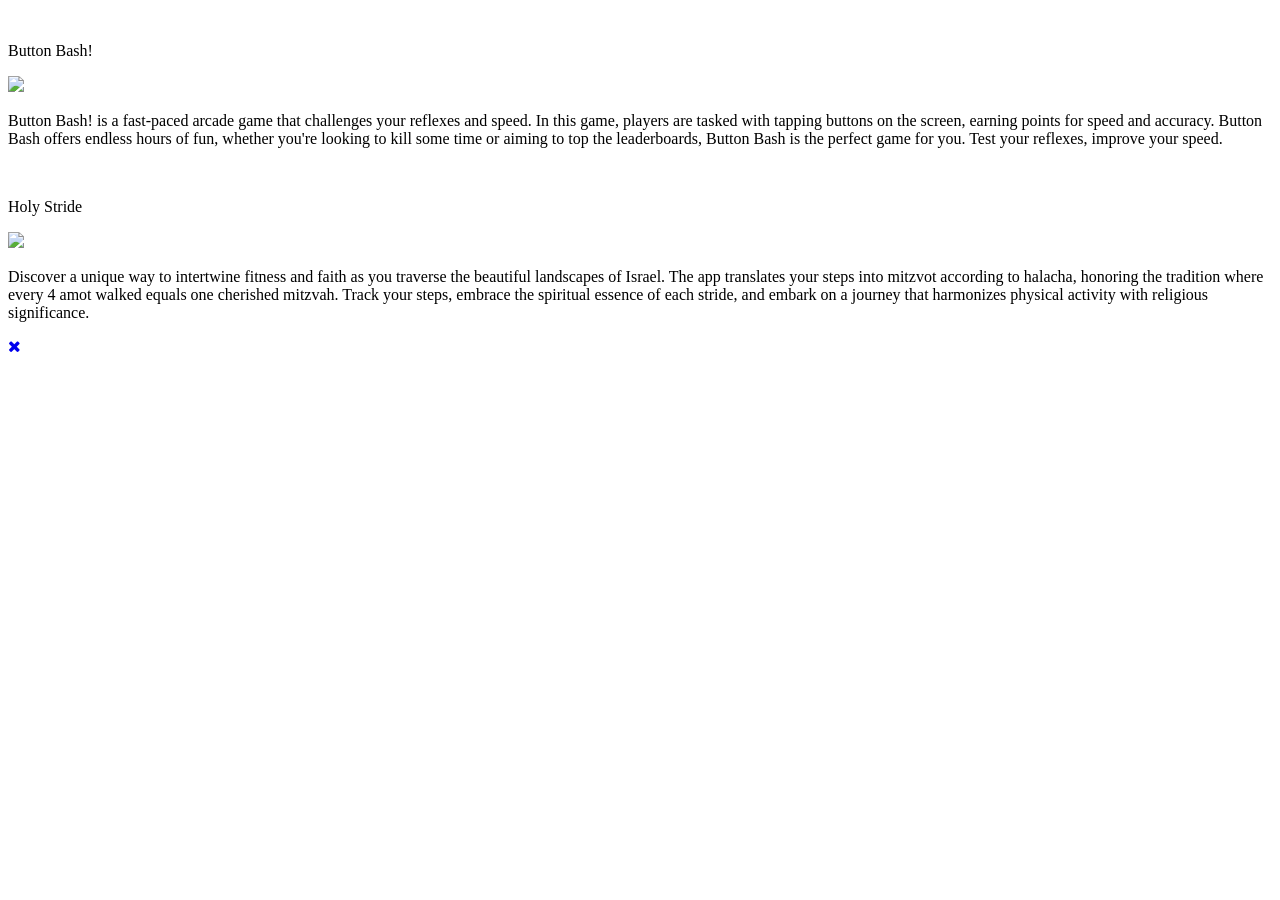
==== appstore/appstore.html @ 872ad4d2 "Update bio to reflect 2025 graduation The home page copy and the meta/og descriptions on the home, c" ====
<!DOCTYPE html>
<html>
  <head>
    <meta charset="UTF-8" />
    <link rel="stylesheet" href="/appstore/appstore.css?v=1.0" />
    <meta name="viewport" content="width=device-width,initial-scale=1" />
    <link
      rel="apple-touch-icon"
      sizes="180x180"
      href="https://ik.imagekit.io/ethankatz/IMG_0045_srifbNHCv.jpg" />
    <link
      rel="icon"
      type="image/png"
      sizes="32x32"
      href="https://ik.imagekit.io/ethankatz/IMG_0045_srifbNHCv.jpg" />
    <link
      rel="icon"
      type="image/png"
      sizes="16x16"
      href="https://ik.imagekit.io/ethankatz/IMG_0045_srifbNHCv.jpg" />
    <title>My Apps</title>
    <meta name="title" content="Ethan Katz" />
    <meta
      name="description"
      content="Hi, I'm Ethan Katz, a tech enthusiast with multiple years of
          experience in hi-tech. In 2025, I graduated from Reichman
          University in Israel with a BA in Interactive Communications in UI/UX Product Design. I'm currently living in Israel but I grew up in Detroit,
          Michigan. Besides for my education and professional endeavors, I love
          staying up to date with the latest technology by reading blogs and
          watching videos to broaden my horizons and embrace the ever-evolving
          landscape of technology. In my free time, I enjoy coding
          and I have created a couple of apps currently on the App Store." />
    <meta property="og:type" content="website" />
    <meta property="og:url" content="https://katzethan.com/" />
    <meta property="og:title" content="Ethan Katz" />
    <meta
      property="og:description"
      content="Hi, I'm Ethan Katz, a tech enthusiast with multiple years of
          experience in hi-tech. In 2025, I graduated from Reichman
          University in Israel with a BA in Interactive Communications in UI/UX Product Design. I'm currently living in Israel but I grew up in Detroit,
          Michigan. Besides for my education and professional endeavors, I love
          staying up to date with the latest technology by reading blogs and
          watching videos to broaden my horizons and embrace the ever-evolving
          landscape of technology. In my free time, I enjoy coding
          and I have created a couple of apps currently on the App Store." />
    <meta
      property="og:image"
      content="https://ik.imagekit.io/ethankatz/IMG_0045_srifbNHCv.jpg" />
    <link
      href="https://fonts.googleapis.com/css2?family=Montserrat&display=swap&family=Permanent+Marker&display=swap"
      rel="stylesheet" />
    <link
      rel="stylesheet"
      href="https://cdnjs.cloudflare.com/ajax/libs/font-awesome/4.7.0/css/font-awesome.min.css" />
    <!-- Google tag (gtag.js) -->
    <script
      async
      src="https://www.googletagmanager.com/gtag/js?id=G-3BS5N4R20S"></script>
    <script>
      window.dataLayer = window.dataLayer || [];
      function gtag() {
        dataLayer.push(arguments);
      }
      gtag("js", new Date());

      gtag("config", "G-3BS5N4R20S");
    </script>
  </head>

  <body>
    <section class="bubble-container">
      <div class="app">
        <img
          src="https://ik.imagekit.io/ethankatz/tr:w-500,h-500/icon_LVImayAMv.png?updatedAt=1712132069089"
          alt=""
          class="bubble" />
        <p class="header">Button Bash!</p>
        <div class="row">
          <div class="column">
            <a
              href="https://apps.apple.com/us/app/id1547141578"
              target="_blank">
              <img
                class="image"
                src="https://ik.imagekit.io/ethankatz/Download_on_the_App_Store_Badge_US-UK_RGB_wht_092917_hOVHD3V6W.svg?updatedAt=1712213448857" />
            </a>
          </div>
        </div>
        <p class="bio">
          Button Bash! is a fast-paced arcade game that
          challenges your reflexes and speed. In this
          game, players are tasked with tapping buttons on the
          screen, earning points for speed and accuracy. Button Bash offers endless hours of
          fun, whether you're looking to kill some time or aiming to top the
          leaderboards, Button Bash is the perfect game for you. Test your
          reflexes, improve your speed.
        </p>
      </div>
      <div class="app">
        <img
          src="https://ik.imagekit.io/ethankatz/tr:w-500,h-500/logo_rrawJG4Tx.png?updatedAt=1712138458243"
          alt=""
          class="bubble" />
        <p class="header">Holy Stride</p>
        <div class="row">
          <div class="column">
            <a
              href="https://apps.apple.com/us/app/id6475584091"
              target="_blank">
              <img
                class="image"
                src="https://ik.imagekit.io/ethankatz/Download_on_the_App_Store_Badge_US-UK_RGB_wht_092917_hOVHD3V6W.svg?updatedAt=1712213448857" />
            </a>
          </div>
        </div>
        <p class="bio">
          Discover a unique way to intertwine fitness and faith as you traverse
          the beautiful landscapes of Israel. The app translates your steps into
          mitzvot according to halacha, honoring the tradition where every 4
          amot walked equals one cherished mitzvah. Track your steps, embrace
          the spiritual essence of each stride, and embark on a journey that
          harmonizes physical activity with religious significance.
        </p>
      </div>
    </section>
    <!-- <section class="BashArrow">
        <div class="Bash-arrow"></div>
    </section> -->
    <a href="/index.html" class="floating-button">
      <i class="fa fa-close"></i>
    </a>
  </body>
</html>
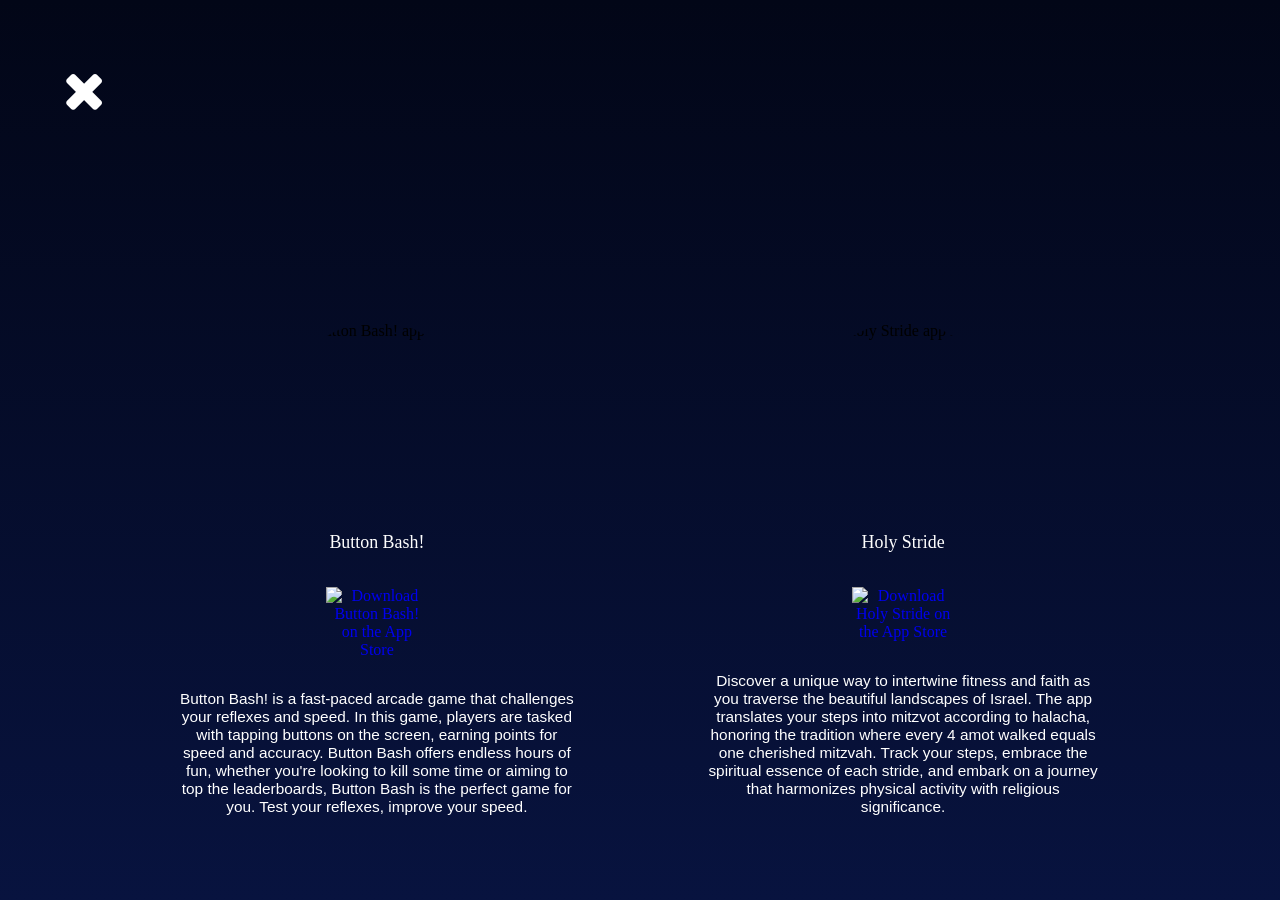
==== commit e08de16f: "Make the site usable with a screen reader and a keyboard Give every meaningful image real alt text, " ====
--- a/appstore/appstore.html
+++ b/appstore/appstore.html
@@ -1,5 +1,5 @@
 <!DOCTYPE html>
-<html>
+<html lang="en">
   <head>
     <meta charset="UTF-8" />
     <link rel="stylesheet" href="/appstore/appstore.css?v=1.0" />
@@ -23,8 +23,8 @@
     <meta
       name="description"
       content="Hi, I'm Ethan Katz, a tech enthusiast with multiple years of
-          experience in hi-tech. In 2025, I graduated from Reichman
-          University in Israel with a BA in Interactive Communications in UI/UX Product Design. I'm currently living in Israel but I grew up in Detroit,
+          experience in hi-tech. Currently, I'm pursuing my studies at Reichman
+          University in Israel, learning Interactive Communications in UI/UX Product Design. I'm currently living in Israel but I grew up in Detroit,
           Michigan. Besides for my education and professional endeavors, I love
           staying up to date with the latest technology by reading blogs and
           watching videos to broaden my horizons and embrace the ever-evolving
@@ -36,8 +36,8 @@
     <meta
       property="og:description"
       content="Hi, I'm Ethan Katz, a tech enthusiast with multiple years of
-          experience in hi-tech. In 2025, I graduated from Reichman
-          University in Israel with a BA in Interactive Communications in UI/UX Product Design. I'm currently living in Israel but I grew up in Detroit,
+          experience in hi-tech. Currently, I'm pursuing my studies at Reichman
+          University in Israel, learning Interactive Communications in UI/UX Product Design. I'm currently living in Israel but I grew up in Detroit,
           Michigan. Besides for my education and professional endeavors, I love
           staying up to date with the latest technology by reading blogs and
           watching videos to broaden my horizons and embrace the ever-evolving
@@ -72,7 +72,7 @@
       <div class="app">
         <img
           src="https://ik.imagekit.io/ethankatz/tr:w-500,h-500/icon_LVImayAMv.png?updatedAt=1712132069089"
-          alt=""
+          alt="Button Bash! app icon"
           class="bubble" />
         <p class="header">Button Bash!</p>
         <div class="row">
@@ -82,7 +82,8 @@
               target="_blank">
               <img
                 class="image"
-                src="https://ik.imagekit.io/ethankatz/Download_on_the_App_Store_Badge_US-UK_RGB_wht_092917_hOVHD3V6W.svg?updatedAt=1712213448857" />
+                src="https://ik.imagekit.io/ethankatz/Download_on_the_App_Store_Badge_US-UK_RGB_wht_092917_hOVHD3V6W.svg?updatedAt=1712213448857"
+                alt="Download Button Bash! on the App Store" />
             </a>
           </div>
         </div>
@@ -99,7 +100,7 @@
       <div class="app">
         <img
           src="https://ik.imagekit.io/ethankatz/tr:w-500,h-500/logo_rrawJG4Tx.png?updatedAt=1712138458243"
-          alt=""
+          alt="Holy Stride app icon"
           class="bubble" />
         <p class="header">Holy Stride</p>
         <div class="row">
@@ -109,7 +110,8 @@
               target="_blank">
               <img
                 class="image"
-                src="https://ik.imagekit.io/ethankatz/Download_on_the_App_Store_Badge_US-UK_RGB_wht_092917_hOVHD3V6W.svg?updatedAt=1712213448857" />
+                src="https://ik.imagekit.io/ethankatz/Download_on_the_App_Store_Badge_US-UK_RGB_wht_092917_hOVHD3V6W.svg?updatedAt=1712213448857"
+                alt="Download Holy Stride on the App Store" />
             </a>
           </div>
         </div>
@@ -126,8 +128,8 @@
     <!-- <section class="BashArrow">
         <div class="Bash-arrow"></div>
     </section> -->
-    <a href="/index.html" class="floating-button">
-      <i class="fa fa-close"></i>
+    <a href="/index.html" class="floating-button" aria-label="Back to home">
+      <i class="fa fa-close" aria-hidden="true"></i>
     </a>
   </body>
 </html>
--- a/appstore/appstore.css
+++ b/appstore/appstore.css
@@ -0,0 +1,166 @@
+:root {
+  --mobile: 0%;
+  --mobileArrow: 0vw;
+  --mobileText: 0%;
+  --background: linear-gradient(#020617, #08133f);
+}
+
+body {
+  font-family: Permanent Marker;
+  background: linear-gradient(#020617, #08133f);
+  margin: 0;
+  user-select: none;
+  -webkit-user-select: none;
+}
+
+a {
+  text-decoration: none;
+}
+
+.floating-button {
+  --position: min(7vw, 7vh);
+  --size: max(4vw, 6vh);
+  position: absolute;
+  top: var(--position);
+  left: var(--position);
+  color: white;
+  border-radius: 50px;
+  text-align: center;
+  width: var(--size);
+  height: var(--size);
+  font-size: var(--size);
+  display: flex;
+}
+
+.floating-button:hover {
+  color: gray;
+}
+
+.bubble-container {
+  --image-size: calc(15vw + var(--mobile));
+  display: grid;
+  grid-template-columns: repeat(9, 1fr);
+  justify-content: center;
+  min-height: 100vh;
+  margin-inline: 3rem;
+}
+
+.app {
+  display: flex;
+  flex-direction: column;
+  align-items: center;
+  grid-row: 2 / 3;
+  text-align: center;
+  margin-top: 5rem;
+}
+
+.app:first-child {
+  grid-column: 2 /5;
+}
+
+.app:last-child {
+  grid-column: 6 / 9;
+}
+
+.bubble {
+  width: var(--image-size);
+  height: var(--image-size);
+  border-radius: 50%;
+}
+
+.header {
+  color: white;
+  font-size: calc(1.4vw);
+}
+
+.bio {
+  color: white;
+  font-size: calc(1.2vw);
+  font-family: Arial, Helvetica, sans-serif;
+  text-align: center;
+  max-width: 400px;
+}
+
+/* Bash Image */
+.image {
+  display: block;
+  width: 8vw;
+  height: inherit;
+  object-fit: cover;
+  transition: 0.5s;
+}
+
+.image:hover {
+  transform: scale(1.1);
+}
+
+/* Github Arrow */
+.bash-arrow-container {
+  position: absolute;
+  transform: translateX(36vw) translateY(-13vw);
+  margin: auto;
+  width: 0vw;
+  aspect-ratio: 1 /1;
+  z-index: 10;
+}
+
+.bash-arrow {
+  position: absolute;
+  top: 100;
+  bottom: 0;
+  left: 0;
+  right: 0;
+  margin: auto;
+  height: 0vw;
+  width: 0vw;
+  border: calc(1vw + var(--mobileArrow)) solid;
+  border-color: white white transparent transparent;
+  transform: rotate(90deg);
+}
+
+.column {
+  float: left;
+  width: 33.33%;
+  padding: 1rem;
+}
+
+.row::after {
+  content: "";
+  clear: both;
+  display: table;
+}
+
+@media screen and (orientation: portrait) {
+  .bubble-container {
+    --image-size: calc(15vh + var(--mobile));
+    gap: 3rem;
+    display: flex;
+    flex-direction: column;
+    align-items: center;
+    margin-block: 3rem;
+  }
+
+  .header {
+    font-size: 1.5rem;
+  }
+
+  .bio {
+    font-size: 1rem;
+  }
+  .image {
+    width: 10vh;
+  }
+  .app {
+    margin-top: 3rem;
+  }
+}
+
+/* Keyboard focus needs to be visible against the dark background. */
+
+a:focus-visible,
+button:focus-visible,
+input:focus-visible,
+textarea:focus-visible {
+  outline: 3px solid #16f957;
+  outline-offset: 3px;
+}
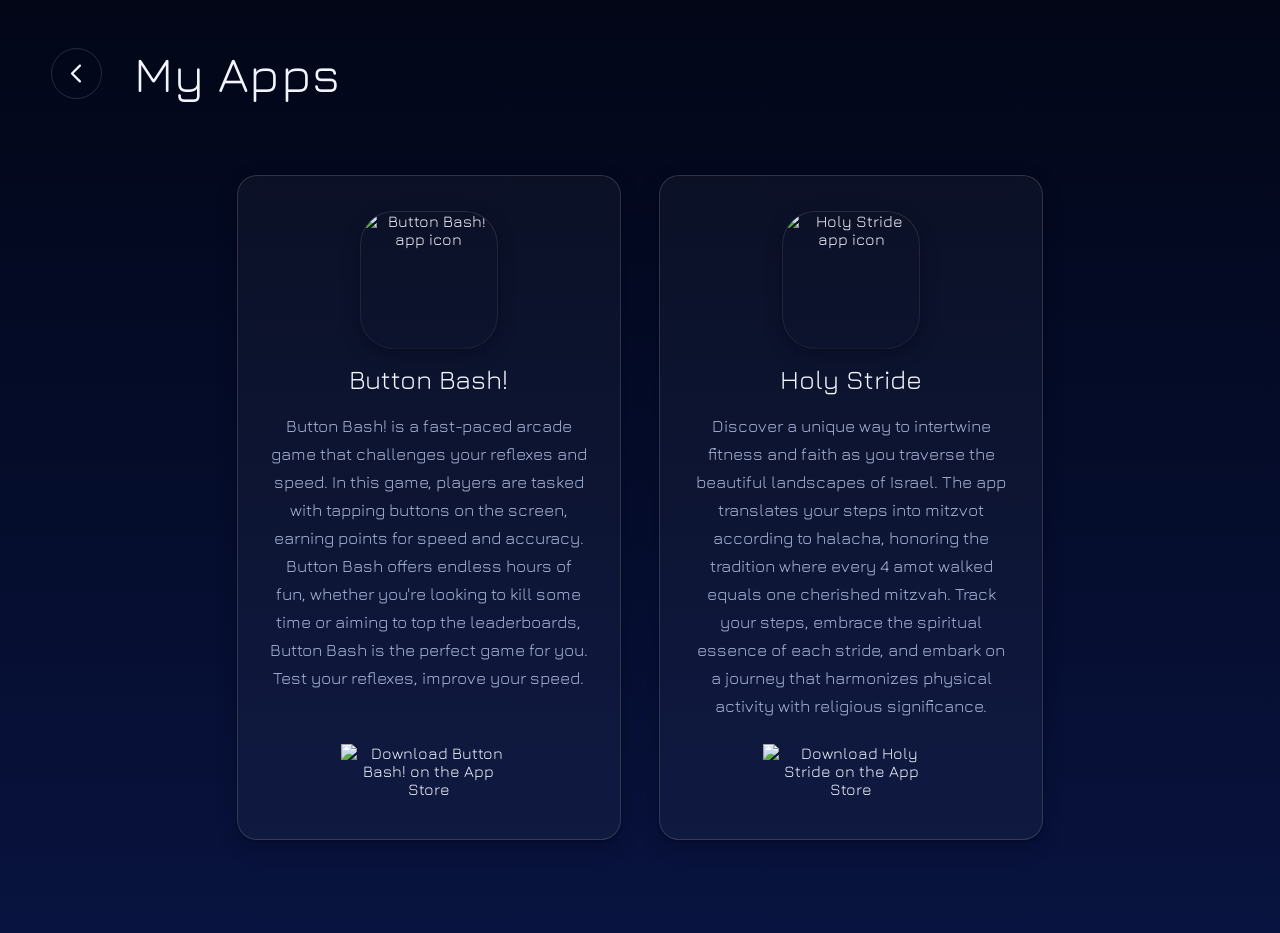
==== commit 5cb2526e: "Refresh the styling and make the apps page hold any number of apps Before: type and controls were si" ====
--- a/appstore/appstore.html
+++ b/appstore/appstore.html
@@ -1,9 +1,13 @@
-<!DOCTYPE html>
+<!doctype html>
 <html lang="en">
   <head>
     <meta charset="UTF-8" />
-    <link rel="stylesheet" href="/appstore/appstore.css?v=1.0" />
     <meta name="viewport" content="width=device-width,initial-scale=1" />
+    <title>My Apps</title>
+
+    <link rel="stylesheet" href="/style.css?v=2.0" />
+    <link rel="stylesheet" href="/appstore/appstore.css?v=2.0" />
+
     <link
       rel="apple-touch-icon"
       sizes="180x180"
@@ -18,40 +22,30 @@
       type="image/png"
       sizes="16x16"
       href="https://ik.imagekit.io/ethankatz/IMG_0045_srifbNHCv.jpg" />
-    <title>My Apps</title>
-    <meta name="title" content="Ethan Katz" />
+
+    <meta name="theme-color" content="#020617" />
+    <meta name="title" content="My Apps — Ethan Katz" />
     <meta
       name="description"
-      content="Hi, I'm Ethan Katz, a tech enthusiast with multiple years of
-          experience in hi-tech. Currently, I'm pursuing my studies at Reichman
-          University in Israel, learning Interactive Communications in UI/UX Product Design. I'm currently living in Israel but I grew up in Detroit,
-          Michigan. Besides for my education and professional endeavors, I love
-          staying up to date with the latest technology by reading blogs and
-          watching videos to broaden my horizons and embrace the ever-evolving
-          landscape of technology. In my free time, I enjoy coding
-          and I have created a couple of apps currently on the App Store." />
+      content="The apps Ethan Katz has built and published on the App Store." />
     <meta property="og:type" content="website" />
-    <meta property="og:url" content="https://katzethan.com/" />
-    <meta property="og:title" content="Ethan Katz" />
+    <meta
+      property="og:url"
+      content="https://katzethan.com/appstore/appstore.html" />
+    <meta property="og:title" content="My Apps — Ethan Katz" />
     <meta
       property="og:description"
-      content="Hi, I'm Ethan Katz, a tech enthusiast with multiple years of
-          experience in hi-tech. Currently, I'm pursuing my studies at Reichman
-          University in Israel, learning Interactive Communications in UI/UX Product Design. I'm currently living in Israel but I grew up in Detroit,
-          Michigan. Besides for my education and professional endeavors, I love
-          staying up to date with the latest technology by reading blogs and
-          watching videos to broaden my horizons and embrace the ever-evolving
-          landscape of technology. In my free time, I enjoy coding
-          and I have created a couple of apps currently on the App Store." />
+      content="The apps Ethan Katz has built and published on the App Store." />
     <meta
       property="og:image"
       content="https://ik.imagekit.io/ethankatz/IMG_0045_srifbNHCv.jpg" />
+
+    <link rel="preconnect" href="https://fonts.googleapis.com" />
+    <link rel="preconnect" href="https://fonts.gstatic.com" crossorigin />
     <link
-      href="https://fonts.googleapis.com/css2?family=Montserrat&display=swap&family=Permanent+Marker&display=swap"
+      href="https://fonts.googleapis.com/css2?family=Jura:wght@400;500;600;700&family=Permanent+Marker&display=swap"
       rel="stylesheet" />
-    <link
-      rel="stylesheet"
-      href="https://cdnjs.cloudflare.com/ajax/libs/font-awesome/4.7.0/css/font-awesome.min.css" />
+
     <!-- Google tag (gtag.js) -->
     <script
       async
@@ -68,54 +62,67 @@
   </head>
 
   <body>
-    <section class="bubble-container">
-      <div class="app">
+    <header class="apps-header">
+      <a
+        class="back-link"
+        href="/index.html"
+        aria-label="Back to the home page">
+        <svg
+          viewBox="0 0 24 24"
+          fill="none"
+          stroke="currentColor"
+          stroke-width="2"
+          stroke-linecap="round"
+          stroke-linejoin="round"
+          aria-hidden="true">
+          <path d="M15 5l-7 7 7 7" />
+        </svg>
+      </a>
+      <h1 class="apps-title">My Apps</h1>
+    </header>
+
+    <ul class="app-grid">
+      <li class="app-card">
         <img
-          src="https://ik.imagekit.io/ethankatz/tr:w-500,h-500/icon_LVImayAMv.png?updatedAt=1712132069089"
-          alt="Button Bash! app icon"
-          class="bubble" />
-        <p class="header">Button Bash!</p>
-        <div class="row">
-          <div class="column">
-            <a
-              href="https://apps.apple.com/us/app/id1547141578"
-              target="_blank">
-              <img
-                class="image"
-                src="https://ik.imagekit.io/ethankatz/Download_on_the_App_Store_Badge_US-UK_RGB_wht_092917_hOVHD3V6W.svg?updatedAt=1712213448857"
-                alt="Download Button Bash! on the App Store" />
-            </a>
-          </div>
+          class="app-card__icon"
+          src="https://ik.imagekit.io/ethankatz/tr:w-360,h-360/icon_LVImayAMv.png?updatedAt=1712132069089"
+          width="360"
+          height="360"
+          alt="Button Bash! app icon" />
+        <h2 class="app-card__name">Button Bash!</h2>
+        <p class="app-card__bio">
+          Button Bash! is a fast-paced arcade game that challenges your reflexes
+          and speed. In this game, players are tasked with tapping buttons on
+          the screen, earning points for speed and accuracy. Button Bash offers
+          endless hours of fun, whether you're looking to kill some time or
+          aiming to top the leaderboards, Button Bash is the perfect game for
+          you. Test your reflexes, improve your speed.
+        </p>
+        <div class="app-card__store">
+          <a
+            href="https://apps.apple.com/us/app/id1547141578"
+            target="_blank"
+            rel="noopener">
+            <img
+              class="app-card__badge"
+              src="https://ik.imagekit.io/ethankatz/Download_on_the_App_Store_Badge_US-UK_RGB_wht_092917_hOVHD3V6W.svg?updatedAt=1712213448857"
+              width="240"
+              height="80"
+              loading="lazy"
+              alt="Download Button Bash! on the App Store" />
+          </a>
         </div>
-        <p class="bio">
-          Button Bash! is a fast-paced arcade game that
-          challenges your reflexes and speed. In this
-          game, players are tasked with tapping buttons on the
-          screen, earning points for speed and accuracy. Button Bash offers endless hours of
-          fun, whether you're looking to kill some time or aiming to top the
-          leaderboards, Button Bash is the perfect game for you. Test your
-          reflexes, improve your speed.
-        </p>
-      </div>
-      <div class="app">
+      </li>
+
+      <li class="app-card">
         <img
-          src="https://ik.imagekit.io/ethankatz/tr:w-500,h-500/logo_rrawJG4Tx.png?updatedAt=1712138458243"
-          alt="Holy Stride app icon"
-          class="bubble" />
-        <p class="header">Holy Stride</p>
-        <div class="row">
-          <div class="column">
-            <a
-              href="https://apps.apple.com/us/app/id6475584091"
-              target="_blank">
-              <img
-                class="image"
-                src="https://ik.imagekit.io/ethankatz/Download_on_the_App_Store_Badge_US-UK_RGB_wht_092917_hOVHD3V6W.svg?updatedAt=1712213448857"
-                alt="Download Holy Stride on the App Store" />
-            </a>
-          </div>
-        </div>
-        <p class="bio">
+          class="app-card__icon"
+          src="https://ik.imagekit.io/ethankatz/tr:w-360,h-360/logo_rrawJG4Tx.png?updatedAt=1712138458243"
+          width="360"
+          height="360"
+          alt="Holy Stride app icon" />
+        <h2 class="app-card__name">Holy Stride</h2>
+        <p class="app-card__bio">
           Discover a unique way to intertwine fitness and faith as you traverse
           the beautiful landscapes of Israel. The app translates your steps into
           mitzvot according to halacha, honoring the tradition where every 4
@@ -123,13 +130,52 @@
           the spiritual essence of each stride, and embark on a journey that
           harmonizes physical activity with religious significance.
         </p>
-      </div>
-    </section>
-    <!-- <section class="BashArrow">
-        <div class="Bash-arrow"></div>
-    </section> -->
-    <a href="/index.html" class="floating-button" aria-label="Back to home">
-      <i class="fa fa-close" aria-hidden="true"></i>
-    </a>
+        <div class="app-card__store">
+          <a
+            href="https://apps.apple.com/us/app/id6475584091"
+            target="_blank"
+            rel="noopener">
+            <img
+              class="app-card__badge"
+              src="https://ik.imagekit.io/ethankatz/Download_on_the_App_Store_Badge_US-UK_RGB_wht_092917_hOVHD3V6W.svg?updatedAt=1712213448857"
+              width="240"
+              height="80"
+              loading="lazy"
+              alt="Download Holy Stride on the App Store" />
+          </a>
+        </div>
+      </li>
+
+      <!-- CouchPotatoLog. Three blanks to fill, then delete this comment and
+           uncomment the card below:
+             1. ICON_URL  — upload the icon to ImageKit and paste its URL
+             2. STORE_URL — the apps.apple.com link
+             3. the description text
+           If it is not on the App Store yet, swap the badge <a>/<img> for:
+             <a class="app-card__link" href="SITE_URL" target="_blank"
+                rel="noopener">Visit the site</a>
+      <li class="app-card">
+        <img
+          class="app-card__icon"
+          src="ICON_URL"
+          width="360"
+          height="360"
+          alt="CouchPotatoLog app icon" />
+        <h2 class="app-card__name">CouchPotatoLog</h2>
+        <p class="app-card__bio">DESCRIPTION</p>
+        <div class="app-card__store">
+          <a href="STORE_URL" target="_blank" rel="noopener">
+            <img
+              class="app-card__badge"
+              src="https://ik.imagekit.io/ethankatz/Download_on_the_App_Store_Badge_US-UK_RGB_wht_092917_hOVHD3V6W.svg?updatedAt=1712213448857"
+              width="240"
+              height="80"
+              loading="lazy"
+              alt="Download CouchPotatoLog on the App Store" />
+          </a>
+        </div>
+      </li>
+      -->
+    </ul>
   </body>
 </html>
--- a/style.css
+++ b/style.css
@@ -0,0 +1,491 @@
+/* ==========================================================================
+   Ethan Katz — katzethan.com
+   Design tokens, then the home page. Hand written, no build step.
+   ========================================================================== */
+
+:root {
+  /* Colour */
+  --bg-top: #020617;
+  --bg-bottom: #08133f;
+  --ink: #f3f6ff;
+  --ink-dim: #a8b5d8;
+  --hairline: rgba(255, 255, 255, 0.14);
+  --hairline-lit: rgba(255, 255, 255, 0.32);
+  --panel: rgba(9, 20, 58, 0.92);
+  --accent: #16f957;
+  --accent-deep: #069d31;
+  --accent-ink: #04140a;
+
+  /* Fluid type. Small end is phone, large end is a big desktop, and the
+     middle grows with the viewport instead of tracking it 1:1. */
+  --type-name: clamp(2.25rem, 1.35rem + 4vw, 4.75rem);
+  --type-role: clamp(1rem, 0.85rem + 0.7vw, 1.75rem);
+  --type-lede: clamp(1.05rem, 0.95rem + 0.55vw, 1.5rem);
+  --type-ui: clamp(0.95rem, 0.9rem + 0.35vw, 1.35rem);
+  --type-micro: clamp(0.625rem, 0.6rem + 0.1vw, 0.75rem);
+
+  /* Space */
+  --gutter: clamp(1.25rem, 4vw, 5rem);
+  --stack: clamp(1.5rem, 4vw, 3.5rem);
+
+  /* Shape */
+  --radius: 1.25rem;
+  --radius-pill: 999px;
+
+  /* Depth */
+  --shadow-low: 0 1px 2px rgba(2, 6, 23, 0.4), 0 6px 18px rgba(2, 6, 23, 0.35);
+  --shadow-high:
+    0 2px 6px rgba(2, 6, 23, 0.45), 0 18px 45px rgba(2, 6, 23, 0.5);
+
+  /* Motion */
+  --ease: cubic-bezier(0.2, 0.8, 0.2, 1);
+  --dur: 200ms;
+  --dur-slow: 320ms;
+}
+
+*,
+*::before,
+*::after {
+  box-sizing: border-box;
+}
+
+html {
+  -webkit-text-size-adjust: 100%;
+}
+
+body {
+  margin: 0;
+  min-height: 100svh;
+  font-family: Jura, "Trebuchet MS", sans-serif;
+  color: var(--ink);
+  /* Propagates to the canvas, so it spans the whole document rather than
+     tiling once per viewport. */
+  background: linear-gradient(var(--bg-top), var(--bg-bottom)) no-repeat;
+  background-color: var(--bg-bottom);
+  display: flex;
+  flex-direction: column;
+  overflow-x: hidden;
+}
+
+a {
+  color: inherit;
+  text-decoration: none;
+}
+
+img,
+svg {
+  display: block;
+}
+
+/* One focus ring for the whole site. */
+:where(a, button):focus-visible {
+  outline: 2px solid var(--accent);
+  outline-offset: 3px;
+  border-radius: 6px;
+}
+
+/* --------------------------------------------------------------------------
+   Header
+   -------------------------------------------------------------------------- */
+
+.site-header {
+  display: flex;
+  align-items: center;
+  justify-content: space-between;
+  gap: 1.5rem;
+  padding: clamp(1.25rem, 3vw, 2rem) var(--gutter);
+}
+
+.identity {
+  display: grid;
+  gap: 0.15em;
+  line-height: 1.05;
+}
+
+.identity__name {
+  font-size: var(--type-name);
+  font-weight: 700;
+  letter-spacing: -0.02em;
+}
+
+.identity__role {
+  font-size: var(--type-role);
+  font-weight: 500;
+  color: var(--ink-dim);
+  letter-spacing: 0.04em;
+}
+
+/* --------------------------------------------------------------------------
+   Navigation
+   -------------------------------------------------------------------------- */
+
+.site-nav__list {
+  display: flex;
+  align-items: center;
+  gap: clamp(0.85rem, 1.8vw, 1.75rem);
+  margin: 0;
+  padding: 0;
+  list-style: none;
+}
+
+/* Circular icon links (App Store, GitHub, LinkedIn). */
+.icon-link {
+  --icon-size: clamp(2.5rem, 4vw, 3.75rem);
+  display: block;
+  width: var(--icon-size);
+  height: var(--icon-size);
+  border-radius: 50%;
+  box-shadow: 0 0 0 1px var(--hairline);
+  transition:
+    transform var(--dur) var(--ease),
+    box-shadow var(--dur) var(--ease);
+}
+
+.icon-link img {
+  width: 100%;
+  height: 100%;
+  border-radius: inherit;
+  object-fit: cover;
+}
+
+.icon-link--invert img {
+  filter: invert(1);
+}
+
+/* Résumé pill: view on the left, download on the right. */
+.resume-pill {
+  display: flex;
+  border-radius: var(--radius-pill);
+  overflow: hidden;
+  box-shadow: var(--shadow-low);
+  transition: transform var(--dur) var(--ease);
+}
+
+.resume-pill__view,
+.resume-pill__download {
+  display: grid;
+  place-items: center;
+  height: clamp(2.5rem, 4vw, 3.75rem);
+  border: 0;
+  font-family: inherit;
+  font-size: var(--type-ui);
+  font-weight: 600;
+  color: var(--accent-ink);
+  cursor: pointer;
+}
+
+.resume-pill__view {
+  padding-inline: clamp(1rem, 2.2vw, 2rem);
+  background: var(--accent-deep);
+  letter-spacing: 0.12em;
+}
+
+.resume-pill__download {
+  width: clamp(2.75rem, 4.5vw, 4rem);
+  background: var(--accent);
+  border-left: 1px solid rgba(4, 20, 10, 0.25);
+}
+
+.resume-pill__download svg {
+  width: 1.2em;
+  height: 1.2em;
+}
+
+/* Contact, both as the desktop floating button and inside the mobile menu. */
+.contact-dot {
+  --dot-size: clamp(5rem, 6.5vw, 6.25rem);
+  display: grid;
+  place-items: center;
+  align-content: center;
+  gap: 0.25em;
+  width: var(--dot-size);
+  height: var(--dot-size);
+  border-radius: 50%;
+  border: 1px solid var(--hairline);
+  background: radial-gradient(circle at 30% 25%, #0d1c50, var(--bg-top));
+  box-shadow: var(--shadow-high);
+  transition:
+    transform var(--dur) var(--ease),
+    box-shadow var(--dur) var(--ease);
+}
+
+.contact-dot svg {
+  width: 1.9em;
+  height: 1.9em;
+  color: var(--accent);
+}
+
+.contact-dot span {
+  font-size: var(--type-micro);
+  letter-spacing: 0.06em;
+  white-space: nowrap;
+  text-transform: uppercase;
+  color: var(--ink-dim);
+}
+
+.contact-fab {
+  position: fixed;
+  right: var(--gutter);
+  bottom: clamp(1.25rem, 3vw, 2.5rem);
+  z-index: 3;
+}
+
+/* Hamburger. Hidden until the layout narrows. */
+.nav-toggle {
+  display: none;
+  width: 3rem;
+  height: 3rem;
+  padding: 0;
+  place-items: center;
+  color: var(--ink);
+  background: none;
+  border: 0;
+  cursor: pointer;
+}
+
+.nav-toggle svg {
+  width: 2rem;
+  height: 2rem;
+}
+
+.nav-toggle__close,
+.nav-toggle[aria-expanded="true"] .nav-toggle__open {
+  display: none;
+}
+
+.nav-toggle[aria-expanded="true"] .nav-toggle__close {
+  display: block;
+}
+
+/* Contact only belongs in the nav once the floating button is gone. */
+.site-nav__contact {
+  display: none;
+}
+
+/* --------------------------------------------------------------------------
+   Hero
+   -------------------------------------------------------------------------- */
+
+.hero {
+  position: relative;
+  flex: 1;
+  display: grid;
+  justify-items: center;
+  gap: var(--stack);
+  padding: 0 var(--gutter) clamp(6rem, 12vw, 9rem);
+}
+
+/* The decorative arc behind the portrait. */
+.hero::before {
+  content: "";
+  position: absolute;
+  inset: 0 0 auto;
+  top: 0;
+  width: min(80%, 1400px);
+  aspect-ratio: 2 / 1;
+  margin-inline: auto;
+  background: url("https://ik.imagekit.io/ethankatz/Desktop_TbOBhF9pt.svg?updatedAt=1715025002561")
+    top center / 100% auto no-repeat;
+  z-index: -1;
+  pointer-events: none;
+}
+
+.hero__portrait {
+  --size: clamp(11rem, 24vw, 19rem);
+  width: var(--size);
+  height: var(--size);
+  border-radius: 50%;
+  object-fit: cover;
+  border: 1px solid var(--hairline-lit);
+  box-shadow: var(--shadow-high);
+  transition: transform var(--dur-slow) var(--ease);
+}
+
+.hero__lede {
+  max-width: 58ch;
+  margin: 0;
+  font-size: var(--type-lede);
+  font-weight: 500;
+  line-height: 1.6;
+  text-align: center;
+  text-wrap: pretty;
+  color: var(--ink);
+}
+
+/* --------------------------------------------------------------------------
+   Hover, only where there is a real pointer
+   -------------------------------------------------------------------------- */
+
+@media (hover: hover) {
+  .icon-link:hover {
+    transform: scale(1.07);
+    box-shadow: 0 0 0 1px var(--hairline-lit);
+  }
+
+  .resume-pill:hover {
+    transform: scale(1.04);
+  }
+
+  .contact-dot:hover {
+    transform: translateY(-3px) scale(1.04);
+    box-shadow:
+      var(--shadow-high),
+      0 0 0 1px var(--hairline-lit);
+  }
+
+  .hero__portrait:hover {
+    transform: scale(1.04);
+  }
+}
+
+/* --------------------------------------------------------------------------
+   Narrow layouts. Driven by width, not orientation, so a phone held
+   sideways and a half-width desktop window both get the compact nav.
+   -------------------------------------------------------------------------- */
+
+@media (max-width: 900px) {
+  .nav-toggle {
+    display: grid;
+  }
+
+  .contact-fab {
+    display: none;
+  }
+
+  .site-nav {
+    position: fixed;
+    inset: 0;
+    z-index: 4;
+    display: flex;
+    overflow-y: auto;
+    overscroll-behavior: contain;
+    padding: var(--gutter);
+    background: rgba(2, 6, 23, 0.72);
+    backdrop-filter: blur(6px);
+    opacity: 0;
+    visibility: hidden;
+    transition:
+      opacity var(--dur) var(--ease),
+      visibility var(--dur) var(--ease);
+  }
+
+  .site-nav[data-open="true"] {
+    opacity: 1;
+    visibility: visible;
+  }
+
+  .site-nav__list {
+    /* auto margins rather than centring the flex line, so a panel taller
+       than the screen stays scrollable at both ends. */
+    margin: auto;
+    flex-direction: column;
+    gap: clamp(1.25rem, 4vw, 2rem);
+    width: min(22rem, 100%);
+    padding: clamp(1.75rem, 6vw, 2.5rem);
+    border: 1px solid var(--hairline);
+    border-radius: var(--radius);
+    background: var(--panel);
+    box-shadow: var(--shadow-high);
+    transform: translateY(-0.75rem) scale(0.98);
+    transition: transform var(--dur) var(--ease);
+  }
+
+  .site-nav[data-open="true"] .site-nav__list {
+    transform: none;
+  }
+
+  .site-nav__contact {
+    display: block;
+  }
+
+  .site-nav__contact .contact-dot {
+    --dot-size: 6.75rem;
+  }
+
+  /* The menu has room, so let the controls grow. */
+  .icon-link {
+    --icon-size: 4rem;
+  }
+
+  .resume-pill__view,
+  .resume-pill__download {
+    height: 3.5rem;
+    font-size: 1.125rem;
+  }
+
+  .resume-pill__download {
+    width: 4rem;
+  }
+
+  /* The toggle sits above the open overlay. */
+  .nav-toggle {
+    position: relative;
+    z-index: 5;
+  }
+
+  .hero::before {
+    display: none;
+  }
+
+  .hero {
+    padding-bottom: var(--stack);
+  }
+}
+
+@media (max-width: 560px) {
+  .site-header {
+    align-items: flex-start;
+  }
+
+  .hero__portrait {
+    --size: min(62vw, 15rem);
+  }
+}
+
+@media (max-width: 900px) and (max-height: 560px) {
+  .site-nav__list {
+    flex-direction: row;
+    flex-wrap: wrap;
+    justify-content: center;
+    width: min(34rem, 100%);
+    gap: 1rem;
+    padding: 1.25rem;
+  }
+
+  .icon-link {
+    --icon-size: 3.25rem;
+  }
+
+  .site-nav__contact .contact-dot {
+    --dot-size: 5.5rem;
+  }
+
+  .resume-pill__view,
+  .resume-pill__download {
+    height: 3rem;
+  }
+
+  .resume-pill__download {
+    width: 3.5rem;
+  }
+}
+
+/* Short landscape phones: the portrait should not eat the whole screen. */
+@media (max-height: 520px) and (orientation: landscape) {
+  .hero__portrait {
+    --size: min(30vh, 10rem);
+  }
+
+  .hero {
+    gap: 1.25rem;
+  }
+}
+
+@media (prefers-reduced-motion: reduce) {
+  *,
+  *::before,
+  *::after {
+    transition-duration: 1ms !important;
+    animation-duration: 1ms !important;
+  }
+}
--- a/appstore/appstore.css
+++ b/appstore/appstore.css
@@ -1,166 +1,170 @@
-:root {
-  --mobile: 0%;
-  --mobileArrow: 0vw;
-  --mobileText: 0%;
-  --background: linear-gradient(#020617, #08133f);
+/* ==========================================================================
+   My Apps. Tokens and shared furniture come from /style.css.
+   ========================================================================== */
+
+body {
+  font-family: Jura, "Trebuchet MS", sans-serif;
 }
 
-body {
-  font-family: Permanent Marker;
-  background: linear-gradient(#020617, #08133f);
-  margin: 0;
-  user-select: none;
-  -webkit-user-select: none;
+/* --------------------------------------------------------------------------
+   Page header
+   -------------------------------------------------------------------------- */
+
+.apps-header {
+  display: flex;
+  align-items: center;
+  gap: clamp(1rem, 3vw, 2rem);
+  padding: clamp(1.5rem, 4vw, 2.75rem) var(--gutter) 0;
 }
 
-a {
-  text-decoration: none;
+.back-link {
+  display: grid;
+  place-items: center;
+  flex: 0 0 auto;
+  width: clamp(2.75rem, 4vw, 3.5rem);
+  height: clamp(2.75rem, 4vw, 3.5rem);
+  border-radius: 50%;
+  border: 1px solid var(--hairline);
+  color: var(--ink);
+  transition:
+    transform var(--dur) var(--ease),
+    color var(--dur) var(--ease),
+    border-color var(--dur) var(--ease);
 }
 
-.floating-button {
-  --position: min(7vw, 7vh);
-  --size: max(4vw, 6vh);
-  position: absolute;
-  top: var(--position);
-  left: var(--position);
-  color: white;
-  border-radius: 50px;
-  text-align: center;
-  width: var(--size);
-  height: var(--size);
-  font-size: var(--size);
-  display: flex;
+.back-link svg {
+  width: 55%;
+  height: 55%;
 }
 
-.floating-button:hover {
-  color: gray;
+.apps-title {
+  margin: 0;
+  font-family: "Permanent Marker", Jura, cursive;
+  font-size: clamp(1.9rem, 1.2rem + 2.4vw, 3.5rem);
+  font-weight: 400;
+  letter-spacing: 0.01em;
 }
 
-.bubble-container {
-  --image-size: calc(15vw + var(--mobile));
-  display: grid;
-  grid-template-columns: repeat(9, 1fr);
+/* --------------------------------------------------------------------------
+   The grid. auto-fit means it reflows for two apps, three, or ten without
+   anyone touching the column maths again.
+   -------------------------------------------------------------------------- */
+
+.app-grid {
+  flex: 1;
+  display: flex;
+  flex-wrap: wrap;
+  align-content: start;
   justify-content: center;
-  min-height: 100vh;
-  margin-inline: 3rem;
+  gap: clamp(1.5rem, 3vw, 2.5rem);
+  width: 100%;
+  max-width: 80rem;
+  margin-inline: auto;
+  padding: clamp(2rem, 5vw, 3.5rem) var(--gutter) clamp(3rem, 6vw, 5rem);
+  list-style: none;
 }
 
-.app {
+.app-card {
+  /* Grows to share the row, never wider than a comfortable column. Two apps
+     or five, the row just wraps. */
+  flex: 1 1 19rem;
+  max-width: 24rem;
   display: flex;
   flex-direction: column;
   align-items: center;
-  grid-row: 2 / 3;
+  gap: 1rem;
+  padding: clamp(1.5rem, 3vw, 2.25rem) clamp(1.25rem, 2.5vw, 2rem);
   text-align: center;
-  margin-top: 5rem;
+  border: 1px solid var(--hairline);
+  border-radius: var(--radius);
+  background: rgba(255, 255, 255, 0.035);
+  box-shadow: var(--shadow-low);
+  transition:
+    transform var(--dur-slow) var(--ease),
+    border-color var(--dur-slow) var(--ease),
+    box-shadow var(--dur-slow) var(--ease);
 }
 
-.app:first-child {
-  grid-column: 2 /5;
+.app-card__icon {
+  --size: clamp(6rem, 12vw, 8.5rem);
+  width: var(--size);
+  height: var(--size);
+  border-radius: 24%; /* the iOS squircle, roughly */
+  object-fit: cover;
+  box-shadow:
+    var(--shadow-low),
+    0 0 0 1px var(--hairline);
 }
 
-.app:last-child {
-  grid-column: 6 / 9;
+.app-card__name {
+  margin: 0;
+  font-family: "Permanent Marker", Jura, cursive;
+  font-size: clamp(1.35rem, 1.1rem + 0.7vw, 1.9rem);
+  font-weight: 400;
+  line-height: 1.2;
 }
 
-.bubble {
-  width: var(--image-size);
-  height: var(--image-size);
-  border-radius: 50%;
+.app-card__bio {
+  margin: 0;
+  font-size: clamp(0.95rem, 0.9rem + 0.25vw, 1.0625rem);
+  line-height: 1.65;
+  text-wrap: pretty;
+  color: var(--ink-dim);
 }
 
-.header {
-  color: white;
-  font-size: calc(1.4vw);
+/* Push the store badge to the bottom so cards of unequal text still line up. */
+.app-card__store {
+  margin-top: auto;
+  padding-top: 0.5rem;
 }
 
-.bio {
-  color: white;
-  font-size: calc(1.2vw);
-  font-family: Arial, Helvetica, sans-serif;
-  text-align: center;
-  max-width: 400px;
+.app-card__badge {
+  display: block;
+  width: clamp(8.5rem, 14vw, 11rem);
+  height: auto;
+  transition: transform var(--dur) var(--ease);
 }
 
-/* Bash Image */
-.image {
-  display: block;
-  width: 8vw;
-  height: inherit;
-  object-fit: cover;
-  transition: 0.5s;
+/* Fallback for an app that is not on the App Store yet. */
+.app-card__link {
+  display: inline-block;
+  padding: 0.6em 1.4em;
+  border-radius: var(--radius-pill);
+  background: var(--accent-deep);
+  color: var(--accent-ink);
+  font-size: var(--type-ui);
+  font-weight: 600;
+  letter-spacing: 0.06em;
+  transition:
+    transform var(--dur) var(--ease),
+    background var(--dur) var(--ease);
 }
 
-.image:hover {
-  transform: scale(1.1);
-}
-
-/* Github Arrow */
-.bash-arrow-container {
-  position: absolute;
-  transform: translateX(36vw) translateY(-13vw);
-  margin: auto;
-  width: 0vw;
-  aspect-ratio: 1 /1;
-  z-index: 10;
-}
-
-.bash-arrow {
-  position: absolute;
-  top: 100;
-  bottom: 0;
-  left: 0;
-  right: 0;
-  margin: auto;
-  height: 0vw;
-  width: 0vw;
-  border: calc(1vw + var(--mobileArrow)) solid;
-  border-color: white white transparent transparent;
-  transform: rotate(90deg);
-}
-
-.column {
-  float: left;
-  width: 33.33%;
-  padding: 1rem;
-}
-
-.row::after {
-  content: "";
-  clear: both;
-  display: table;
-}
-
-@media screen and (orientation: portrait) {
-  .bubble-container {
-    --image-size: calc(15vh + var(--mobile));
-    gap: 3rem;
-    display: flex;
-    flex-direction: column;
-    align-items: center;
-    margin-block: 3rem;
+@media (hover: hover) {
+  .app-card:hover {
+    transform: translateY(-4px);
+    border-color: var(--hairline-lit);
+    box-shadow: var(--shadow-high);
   }
 
-  .header {
-    font-size: 1.5rem;
+  .app-card__badge:hover {
+    transform: scale(1.05);
   }
 
-  .bio {
-    font-size: 1rem;
+  .app-card__link:hover {
+    background: var(--accent);
+    transform: scale(1.04);
   }
-  .image {
-    width: 10vh;
-  }
-  .app {
-    margin-top: 3rem;
+
+  .back-link:hover {
+    transform: scale(1.08);
+    color: var(--accent);
+    border-color: var(--hairline-lit);
   }
 }
 
-/* Keyboard focus needs to be visible against the dark background. */
-
-a:focus-visible,
-button:focus-visible,
-input:focus-visible,
-textarea:focus-visible {
-  outline: 3px solid #16f957;
-  outline-offset: 3px;
+@media (max-width: 560px) {
+  .app-grid {
+    gap: 1.25rem;
+  }
 }
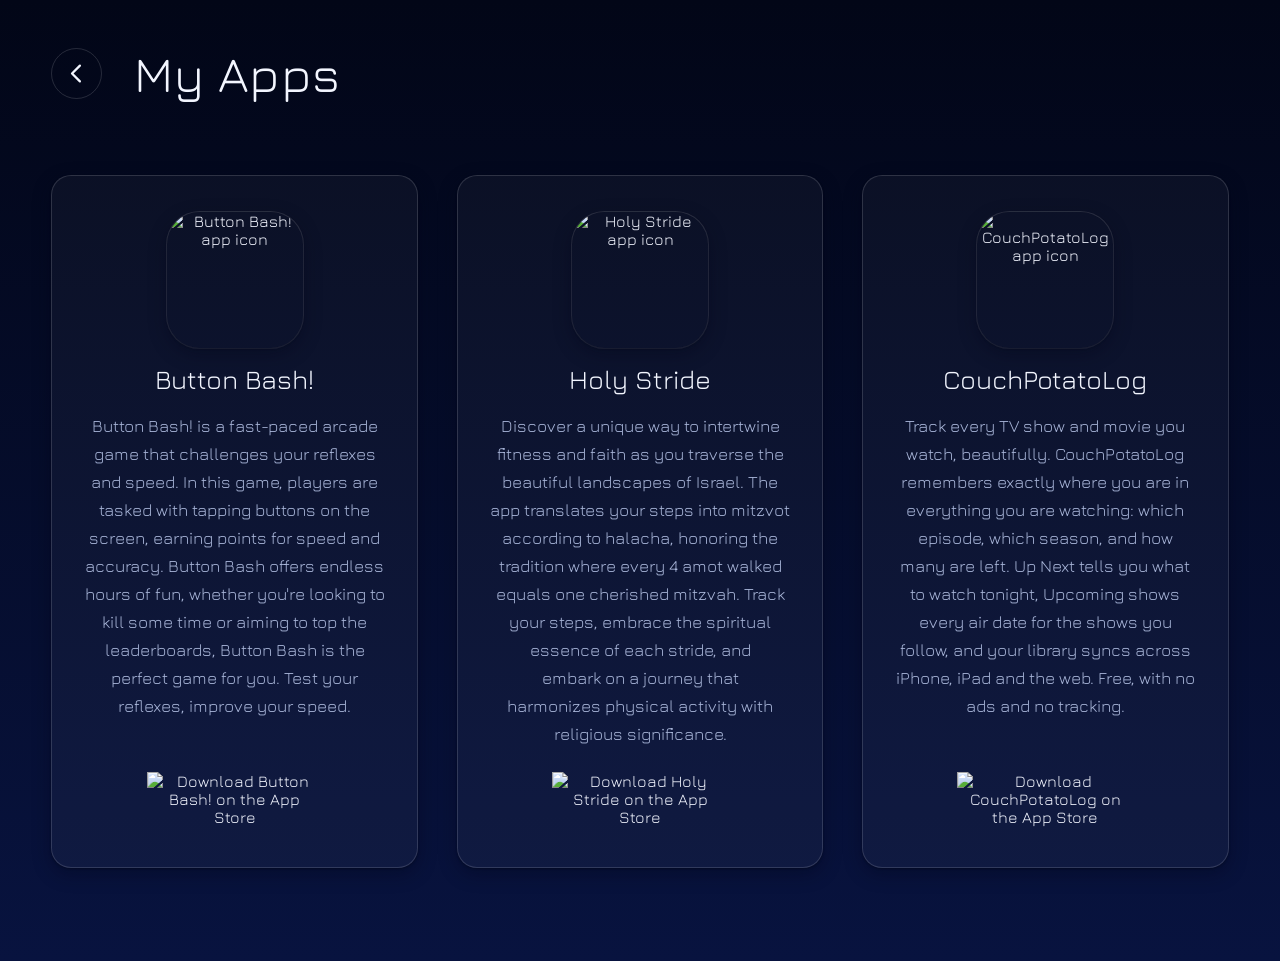
==== commit ddc82447: "Add CouchPotatoLog to the apps page Before: the apps page listed Button Bash! and Holy Stride, and C" ====
--- a/appstore/appstore.html
+++ b/appstore/appstore.html
@@ -146,25 +146,28 @@
         </div>
       </li>
 
-      <!-- CouchPotatoLog. Three blanks to fill, then delete this comment and
-           uncomment the card below:
-             1. ICON_URL  — upload the icon to ImageKit and paste its URL
-             2. STORE_URL — the apps.apple.com link
-             3. the description text
-           If it is not on the App Store yet, swap the badge <a>/<img> for:
-             <a class="app-card__link" href="SITE_URL" target="_blank"
-                rel="noopener">Visit the site</a>
       <li class="app-card">
         <img
           class="app-card__icon"
-          src="ICON_URL"
-          width="360"
-          height="360"
+          src="https://is1-ssl.mzstatic.com/image/thumb/Purple211/v4/c7/35/3d/c7353d92-d060-36cf-6e3b-a2353ce73942/AppIcon-0-0-1x_U007epad-0-1-85-220.png/512x512bb.jpg"
+          width="512"
+          height="512"
+          loading="lazy"
           alt="CouchPotatoLog app icon" />
         <h2 class="app-card__name">CouchPotatoLog</h2>
-        <p class="app-card__bio">DESCRIPTION</p>
+        <p class="app-card__bio">
+          Track every TV show and movie you watch, beautifully. CouchPotatoLog
+          remembers exactly where you are in everything you are watching: which
+          episode, which season, and how many are left. Up Next tells you what
+          to watch tonight, Upcoming shows every air date for the shows you
+          follow, and your library syncs across iPhone, iPad and the web. Free,
+          with no ads and no tracking.
+        </p>
         <div class="app-card__store">
-          <a href="STORE_URL" target="_blank" rel="noopener">
+          <a
+            href="https://apps.apple.com/us/app/couchpotatolog/id6796318775"
+            target="_blank"
+            rel="noopener">
             <img
               class="app-card__badge"
               src="https://ik.imagekit.io/ethankatz/Download_on_the_App_Store_Badge_US-UK_RGB_wht_092917_hOVHD3V6W.svg?updatedAt=1712213448857"
@@ -175,7 +178,6 @@
           </a>
         </div>
       </li>
-      -->
     </ul>
   </body>
 </html>
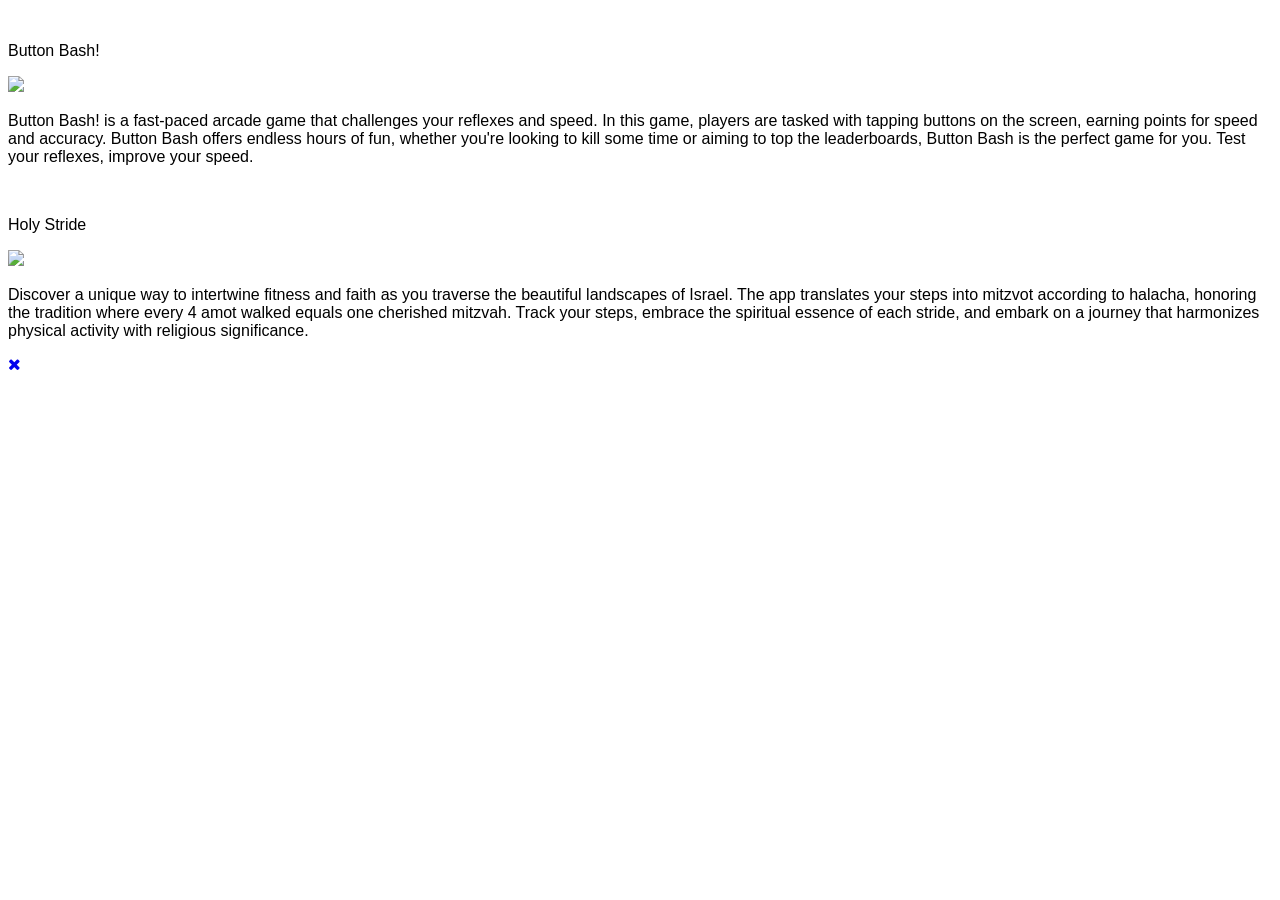
==== commit bba54984: "Stop the bio from claiming a specific number of apps The meta and og descriptions said Ethan had cre" ====
--- a/appstore/appstore.html
+++ b/appstore/appstore.html
@@ -1,13 +1,9 @@
-<!doctype html>
-<html lang="en">
+<!DOCTYPE html>
+<html>
   <head>
     <meta charset="UTF-8" />
+    <link rel="stylesheet" href="/appstore/appstore.css?v=1.0" />
     <meta name="viewport" content="width=device-width,initial-scale=1" />
-    <title>My Apps</title>
-
-    <link rel="stylesheet" href="/style.css?v=2.0" />
-    <link rel="stylesheet" href="/appstore/appstore.css?v=2.0" />
-
     <link
       rel="apple-touch-icon"
       sizes="180x180"
@@ -22,30 +18,40 @@
       type="image/png"
       sizes="16x16"
       href="https://ik.imagekit.io/ethankatz/IMG_0045_srifbNHCv.jpg" />
-
-    <meta name="theme-color" content="#020617" />
-    <meta name="title" content="My Apps — Ethan Katz" />
+    <title>My Apps</title>
+    <meta name="title" content="Ethan Katz" />
     <meta
       name="description"
-      content="The apps Ethan Katz has built and published on the App Store." />
+      content="Hi, I'm Ethan Katz, a tech enthusiast with multiple years of
+          experience in hi-tech. In 2025, I graduated from Reichman
+          University in Israel with a BA in Interactive Communications in UI/UX Product Design. I'm currently living in Israel but I grew up in Detroit,
+          Michigan. Besides for my education and professional endeavors, I love
+          staying up to date with the latest technology by reading blogs and
+          watching videos to broaden my horizons and embrace the ever-evolving
+          landscape of technology. In my free time, I enjoy coding
+          and I have created apps currently on the App Store." />
     <meta property="og:type" content="website" />
-    <meta
-      property="og:url"
-      content="https://katzethan.com/appstore/appstore.html" />
-    <meta property="og:title" content="My Apps — Ethan Katz" />
+    <meta property="og:url" content="https://katzethan.com/" />
+    <meta property="og:title" content="Ethan Katz" />
     <meta
       property="og:description"
-      content="The apps Ethan Katz has built and published on the App Store." />
+      content="Hi, I'm Ethan Katz, a tech enthusiast with multiple years of
+          experience in hi-tech. In 2025, I graduated from Reichman
+          University in Israel with a BA in Interactive Communications in UI/UX Product Design. I'm currently living in Israel but I grew up in Detroit,
+          Michigan. Besides for my education and professional endeavors, I love
+          staying up to date with the latest technology by reading blogs and
+          watching videos to broaden my horizons and embrace the ever-evolving
+          landscape of technology. In my free time, I enjoy coding
+          and I have created apps currently on the App Store." />
     <meta
       property="og:image"
       content="https://ik.imagekit.io/ethankatz/IMG_0045_srifbNHCv.jpg" />
-
-    <link rel="preconnect" href="https://fonts.googleapis.com" />
-    <link rel="preconnect" href="https://fonts.gstatic.com" crossorigin />
     <link
-      href="https://fonts.googleapis.com/css2?family=Jura:wght@400;500;600;700&family=Permanent+Marker&display=swap"
+      href="https://fonts.googleapis.com/css2?family=Montserrat&display=swap&family=Permanent+Marker&display=swap"
       rel="stylesheet" />
-
+    <link
+      rel="stylesheet"
+      href="https://cdnjs.cloudflare.com/ajax/libs/font-awesome/4.7.0/css/font-awesome.min.css" />
     <!-- Google tag (gtag.js) -->
     <script
       async
@@ -62,67 +68,52 @@
   </head>
 
   <body>
-    <header class="apps-header">
-      <a
-        class="back-link"
-        href="/index.html"
-        aria-label="Back to the home page">
-        <svg
-          viewBox="0 0 24 24"
-          fill="none"
-          stroke="currentColor"
-          stroke-width="2"
-          stroke-linecap="round"
-          stroke-linejoin="round"
-          aria-hidden="true">
-          <path d="M15 5l-7 7 7 7" />
-        </svg>
-      </a>
-      <h1 class="apps-title">My Apps</h1>
-    </header>
-
-    <ul class="app-grid">
-      <li class="app-card">
+    <section class="bubble-container">
+      <div class="app">
         <img
-          class="app-card__icon"
-          src="https://ik.imagekit.io/ethankatz/tr:w-360,h-360/icon_LVImayAMv.png?updatedAt=1712132069089"
-          width="360"
-          height="360"
-          alt="Button Bash! app icon" />
-        <h2 class="app-card__name">Button Bash!</h2>
-        <p class="app-card__bio">
-          Button Bash! is a fast-paced arcade game that challenges your reflexes
-          and speed. In this game, players are tasked with tapping buttons on
-          the screen, earning points for speed and accuracy. Button Bash offers
-          endless hours of fun, whether you're looking to kill some time or
-          aiming to top the leaderboards, Button Bash is the perfect game for
-          you. Test your reflexes, improve your speed.
+          src="https://ik.imagekit.io/ethankatz/tr:w-500,h-500/icon_LVImayAMv.png?updatedAt=1712132069089"
+          alt=""
+          class="bubble" />
+        <p class="header">Button Bash!</p>
+        <div class="row">
+          <div class="column">
+            <a
+              href="https://apps.apple.com/us/app/id1547141578"
+              target="_blank">
+              <img
+                class="image"
+                src="https://ik.imagekit.io/ethankatz/Download_on_the_App_Store_Badge_US-UK_RGB_wht_092917_hOVHD3V6W.svg?updatedAt=1712213448857" />
+            </a>
+          </div>
+        </div>
+        <p class="bio">
+          Button Bash! is a fast-paced arcade game that
+          challenges your reflexes and speed. In this
+          game, players are tasked with tapping buttons on the
+          screen, earning points for speed and accuracy. Button Bash offers endless hours of
+          fun, whether you're looking to kill some time or aiming to top the
+          leaderboards, Button Bash is the perfect game for you. Test your
+          reflexes, improve your speed.
         </p>
-        <div class="app-card__store">
-          <a
-            href="https://apps.apple.com/us/app/id1547141578"
-            target="_blank"
-            rel="noopener">
-            <img
-              class="app-card__badge"
-              src="https://ik.imagekit.io/ethankatz/Download_on_the_App_Store_Badge_US-UK_RGB_wht_092917_hOVHD3V6W.svg?updatedAt=1712213448857"
-              width="240"
-              height="80"
-              loading="lazy"
-              alt="Download Button Bash! on the App Store" />
-          </a>
+      </div>
+      <div class="app">
+        <img
+          src="https://ik.imagekit.io/ethankatz/tr:w-500,h-500/logo_rrawJG4Tx.png?updatedAt=1712138458243"
+          alt=""
+          class="bubble" />
+        <p class="header">Holy Stride</p>
+        <div class="row">
+          <div class="column">
+            <a
+              href="https://apps.apple.com/us/app/id6475584091"
+              target="_blank">
+              <img
+                class="image"
+                src="https://ik.imagekit.io/ethankatz/Download_on_the_App_Store_Badge_US-UK_RGB_wht_092917_hOVHD3V6W.svg?updatedAt=1712213448857" />
+            </a>
+          </div>
         </div>
-      </li>
-
-      <li class="app-card">
-        <img
-          class="app-card__icon"
-          src="https://ik.imagekit.io/ethankatz/tr:w-360,h-360/logo_rrawJG4Tx.png?updatedAt=1712138458243"
-          width="360"
-          height="360"
-          alt="Holy Stride app icon" />
-        <h2 class="app-card__name">Holy Stride</h2>
-        <p class="app-card__bio">
+        <p class="bio">
           Discover a unique way to intertwine fitness and faith as you traverse
           the beautiful landscapes of Israel. The app translates your steps into
           mitzvot according to halacha, honoring the tradition where every 4
@@ -130,54 +121,13 @@
           the spiritual essence of each stride, and embark on a journey that
           harmonizes physical activity with religious significance.
         </p>
-        <div class="app-card__store">
-          <a
-            href="https://apps.apple.com/us/app/id6475584091"
-            target="_blank"
-            rel="noopener">
-            <img
-              class="app-card__badge"
-              src="https://ik.imagekit.io/ethankatz/Download_on_the_App_Store_Badge_US-UK_RGB_wht_092917_hOVHD3V6W.svg?updatedAt=1712213448857"
-              width="240"
-              height="80"
-              loading="lazy"
-              alt="Download Holy Stride on the App Store" />
-          </a>
-        </div>
-      </li>
-
-      <li class="app-card">
-        <img
-          class="app-card__icon"
-          src="https://is1-ssl.mzstatic.com/image/thumb/Purple211/v4/c7/35/3d/c7353d92-d060-36cf-6e3b-a2353ce73942/AppIcon-0-0-1x_U007epad-0-1-85-220.png/512x512bb.jpg"
-          width="512"
-          height="512"
-          loading="lazy"
-          alt="CouchPotatoLog app icon" />
-        <h2 class="app-card__name">CouchPotatoLog</h2>
-        <p class="app-card__bio">
-          Track every TV show and movie you watch, beautifully. CouchPotatoLog
-          remembers exactly where you are in everything you are watching: which
-          episode, which season, and how many are left. Up Next tells you what
-          to watch tonight, Upcoming shows every air date for the shows you
-          follow, and your library syncs across iPhone, iPad and the web. Free,
-          with no ads and no tracking.
-        </p>
-        <div class="app-card__store">
-          <a
-            href="https://apps.apple.com/us/app/couchpotatolog/id6796318775"
-            target="_blank"
-            rel="noopener">
-            <img
-              class="app-card__badge"
-              src="https://ik.imagekit.io/ethankatz/Download_on_the_App_Store_Badge_US-UK_RGB_wht_092917_hOVHD3V6W.svg?updatedAt=1712213448857"
-              width="240"
-              height="80"
-              loading="lazy"
-              alt="Download CouchPotatoLog on the App Store" />
-          </a>
-        </div>
-      </li>
-    </ul>
+      </div>
+    </section>
+    <!-- <section class="BashArrow">
+        <div class="Bash-arrow"></div>
+    </section> -->
+    <a href="/index.html" class="floating-button">
+      <i class="fa fa-close"></i>
+    </a>
   </body>
 </html>
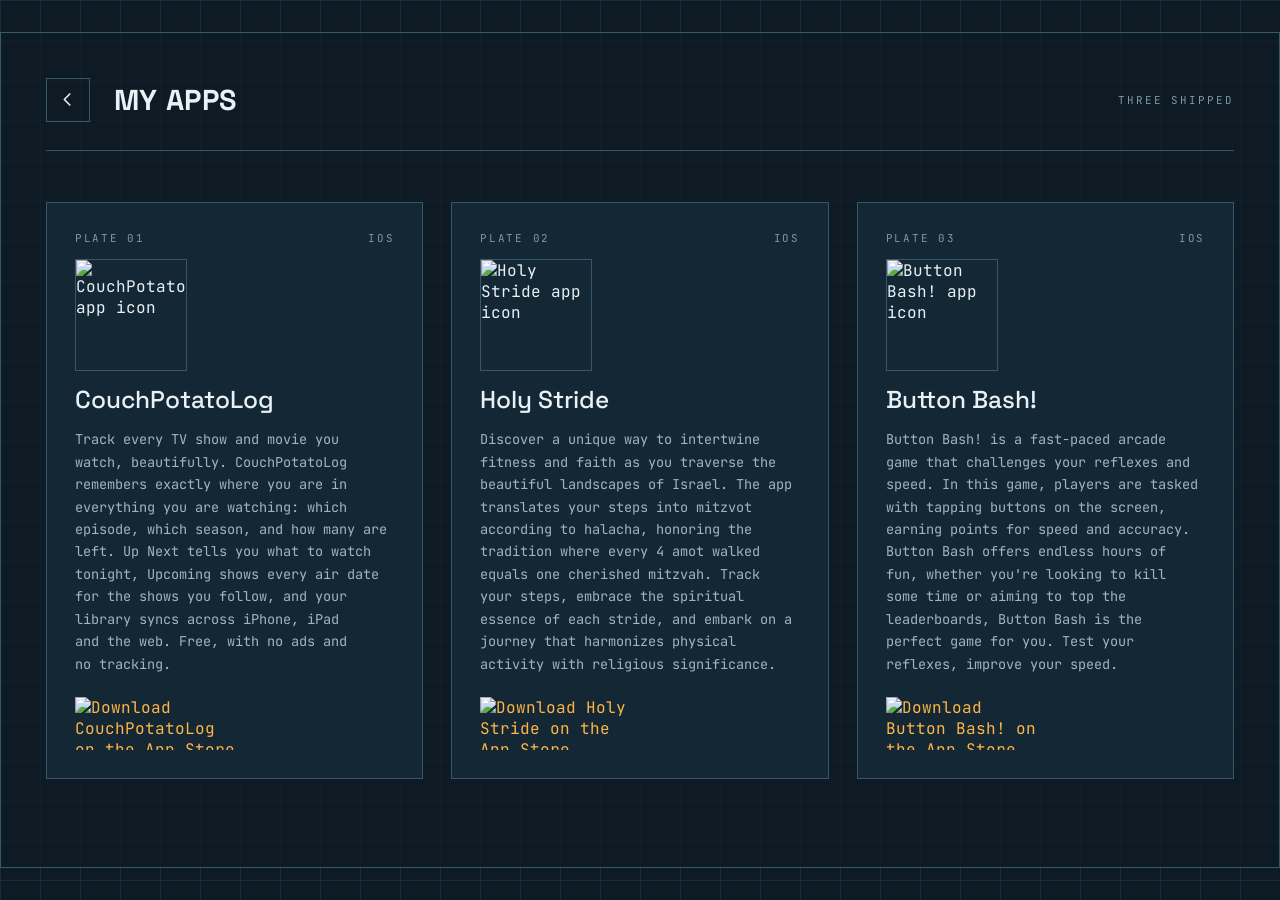
==== commit e4841926: "Redesign the site as a technical drawing Before: the site was a dark navy gradient with circular but" ====
--- a/appstore/appstore.html
+++ b/appstore/appstore.html
@@ -1,9 +1,13 @@
-<!DOCTYPE html>
-<html>
+<!doctype html>
+<html lang="en">
   <head>
     <meta charset="UTF-8" />
-    <link rel="stylesheet" href="/appstore/appstore.css?v=1.0" />
     <meta name="viewport" content="width=device-width,initial-scale=1" />
+    <title>My Apps</title>
+
+    <link rel="stylesheet" href="/style.css?v=3.0" />
+    <link rel="stylesheet" href="/appstore/appstore.css?v=3.0" />
+
     <link
       rel="apple-touch-icon"
       sizes="180x180"
@@ -18,40 +22,30 @@
       type="image/png"
       sizes="16x16"
       href="https://ik.imagekit.io/ethankatz/IMG_0045_srifbNHCv.jpg" />
-    <title>My Apps</title>
-    <meta name="title" content="Ethan Katz" />
+
+    <meta name="theme-color" content="#0e1b24" />
+    <meta name="title" content="My Apps — Ethan Katz" />
     <meta
       name="description"
-      content="Hi, I'm Ethan Katz, a tech enthusiast with multiple years of
-          experience in hi-tech. In 2025, I graduated from Reichman
-          University in Israel with a BA in Interactive Communications in UI/UX Product Design. I'm currently living in Israel but I grew up in Detroit,
-          Michigan. Besides for my education and professional endeavors, I love
-          staying up to date with the latest technology by reading blogs and
-          watching videos to broaden my horizons and embrace the ever-evolving
-          landscape of technology. In my free time, I enjoy coding
-          and I have created apps currently on the App Store." />
+      content="The apps Ethan Katz has built and published on the App Store." />
     <meta property="og:type" content="website" />
-    <meta property="og:url" content="https://katzethan.com/" />
-    <meta property="og:title" content="Ethan Katz" />
+    <meta
+      property="og:url"
+      content="https://katzethan.com/appstore/appstore.html" />
+    <meta property="og:title" content="My Apps — Ethan Katz" />
     <meta
       property="og:description"
-      content="Hi, I'm Ethan Katz, a tech enthusiast with multiple years of
-          experience in hi-tech. In 2025, I graduated from Reichman
-          University in Israel with a BA in Interactive Communications in UI/UX Product Design. I'm currently living in Israel but I grew up in Detroit,
-          Michigan. Besides for my education and professional endeavors, I love
-          staying up to date with the latest technology by reading blogs and
-          watching videos to broaden my horizons and embrace the ever-evolving
-          landscape of technology. In my free time, I enjoy coding
-          and I have created apps currently on the App Store." />
+      content="The apps Ethan Katz has built and published on the App Store." />
     <meta
       property="og:image"
       content="https://ik.imagekit.io/ethankatz/IMG_0045_srifbNHCv.jpg" />
+
+    <link rel="preconnect" href="https://fonts.googleapis.com" />
+    <link rel="preconnect" href="https://fonts.gstatic.com" crossorigin />
     <link
-      href="https://fonts.googleapis.com/css2?family=Montserrat&display=swap&family=Permanent+Marker&display=swap"
+      href="https://fonts.googleapis.com/css2?family=JetBrains+Mono:wght@400;500;700&family=Space+Grotesk:wght@400;500;700&display=swap"
       rel="stylesheet" />
-    <link
-      rel="stylesheet"
-      href="https://cdnjs.cloudflare.com/ajax/libs/font-awesome/4.7.0/css/font-awesome.min.css" />
+
     <!-- Google tag (gtag.js) -->
     <script
       async
@@ -68,66 +62,136 @@
   </head>
 
   <body>
-    <section class="bubble-container">
-      <div class="app">
-        <img
-          src="https://ik.imagekit.io/ethankatz/tr:w-500,h-500/icon_LVImayAMv.png?updatedAt=1712132069089"
-          alt=""
-          class="bubble" />
-        <p class="header">Button Bash!</p>
-        <div class="row">
-          <div class="column">
+    <div class="sheet">
+      <header class="page-head">
+        <a
+          class="back-link"
+          href="/index.html"
+          aria-label="Back to the home page">
+          <svg
+            viewBox="0 0 24 24"
+            fill="none"
+            stroke="currentColor"
+            stroke-width="2"
+            stroke-linecap="round"
+            stroke-linejoin="round"
+            aria-hidden="true">
+            <path d="M15 5l-7 7 7 7" />
+          </svg>
+        </a>
+        <h1 class="page-title">My Apps</h1>
+        <span class="page-count">Three shipped</span>
+      </header>
+
+      <ul class="app-grid">
+        <li class="app-card">
+          <div class="app-card__plate">
+            <span>Plate 01</span>
+            <span>iOS</span>
+          </div>
+          <img
+            class="app-card__icon"
+            src="https://is1-ssl.mzstatic.com/image/thumb/Purple211/v4/c7/35/3d/c7353d92-d060-36cf-6e3b-a2353ce73942/AppIcon-0-0-1x_U007epad-0-1-85-220.png/512x512bb.jpg"
+            width="512"
+            height="512"
+            loading="lazy"
+            alt="CouchPotatoLog app icon" />
+          <h2 class="app-card__name">CouchPotatoLog</h2>
+          <p class="app-card__bio">
+            Track every TV show and movie you watch, beautifully. CouchPotatoLog
+            remembers exactly where you are in everything you are watching:
+            which episode, which season, and how many are left. Up Next tells
+            you what to watch tonight, Upcoming shows every air date for the
+            shows you follow, and your library syncs across iPhone, iPad and the
+            web. Free, with no ads and no tracking.
+          </p>
+          <div class="app-card__store">
+            <a
+              href="https://apps.apple.com/us/app/couchpotatolog/id6796318775"
+              target="_blank"
+              rel="noopener">
+              <img
+                class="app-card__badge"
+                src="https://ik.imagekit.io/ethankatz/Download_on_the_App_Store_Badge_US-UK_RGB_wht_092917_hOVHD3V6W.svg?updatedAt=1712213448857"
+                width="240"
+                height="80"
+                loading="lazy"
+                alt="Download CouchPotatoLog on the App Store" />
+            </a>
+          </div>
+        </li>
+        <li class="app-card">
+          <div class="app-card__plate">
+            <span>Plate 02</span>
+            <span>iOS</span>
+          </div>
+          <img
+            class="app-card__icon"
+            src="https://ik.imagekit.io/ethankatz/tr:w-360,h-360/logo_rrawJG4Tx.png?updatedAt=1712138458243"
+            width="360"
+            height="360"
+            alt="Holy Stride app icon" />
+          <h2 class="app-card__name">Holy Stride</h2>
+          <p class="app-card__bio">
+            Discover a unique way to intertwine fitness and faith as you
+            traverse the beautiful landscapes of Israel. The app translates your
+            steps into mitzvot according to halacha, honoring the tradition
+            where every 4 amot walked equals one cherished mitzvah. Track your
+            steps, embrace the spiritual essence of each stride, and embark on a
+            journey that harmonizes physical activity with religious
+            significance.
+          </p>
+          <div class="app-card__store">
+            <a
+              href="https://apps.apple.com/us/app/id6475584091"
+              target="_blank"
+              rel="noopener">
+              <img
+                class="app-card__badge"
+                src="https://ik.imagekit.io/ethankatz/Download_on_the_App_Store_Badge_US-UK_RGB_wht_092917_hOVHD3V6W.svg?updatedAt=1712213448857"
+                width="240"
+                height="80"
+                loading="lazy"
+                alt="Download Holy Stride on the App Store" />
+            </a>
+          </div>
+        </li>
+        <li class="app-card">
+          <div class="app-card__plate">
+            <span>Plate 03</span>
+            <span>iOS</span>
+          </div>
+          <img
+            class="app-card__icon"
+            src="https://ik.imagekit.io/ethankatz/tr:w-360,h-360/icon_LVImayAMv.png?updatedAt=1712132069089"
+            width="360"
+            height="360"
+            alt="Button Bash! app icon" />
+          <h2 class="app-card__name">Button Bash!</h2>
+          <p class="app-card__bio">
+            Button Bash! is a fast-paced arcade game that challenges your
+            reflexes and speed. In this game, players are tasked with tapping
+            buttons on the screen, earning points for speed and accuracy. Button
+            Bash offers endless hours of fun, whether you're looking to kill
+            some time or aiming to top the leaderboards, Button Bash is the
+            perfect game for you. Test your reflexes, improve your speed.
+          </p>
+          <div class="app-card__store">
             <a
               href="https://apps.apple.com/us/app/id1547141578"
-              target="_blank">
+              target="_blank"
+              rel="noopener">
               <img
-                class="image"
-                src="https://ik.imagekit.io/ethankatz/Download_on_the_App_Store_Badge_US-UK_RGB_wht_092917_hOVHD3V6W.svg?updatedAt=1712213448857" />
+                class="app-card__badge"
+                src="https://ik.imagekit.io/ethankatz/Download_on_the_App_Store_Badge_US-UK_RGB_wht_092917_hOVHD3V6W.svg?updatedAt=1712213448857"
+                width="240"
+                height="80"
+                loading="lazy"
+                alt="Download Button Bash! on the App Store" />
             </a>
           </div>
-        </div>
-        <p class="bio">
-          Button Bash! is a fast-paced arcade game that
-          challenges your reflexes and speed. In this
-          game, players are tasked with tapping buttons on the
-          screen, earning points for speed and accuracy. Button Bash offers endless hours of
-          fun, whether you're looking to kill some time or aiming to top the
-          leaderboards, Button Bash is the perfect game for you. Test your
-          reflexes, improve your speed.
-        </p>
-      </div>
-      <div class="app">
-        <img
-          src="https://ik.imagekit.io/ethankatz/tr:w-500,h-500/logo_rrawJG4Tx.png?updatedAt=1712138458243"
-          alt=""
-          class="bubble" />
-        <p class="header">Holy Stride</p>
-        <div class="row">
-          <div class="column">
-            <a
-              href="https://apps.apple.com/us/app/id6475584091"
-              target="_blank">
-              <img
-                class="image"
-                src="https://ik.imagekit.io/ethankatz/Download_on_the_App_Store_Badge_US-UK_RGB_wht_092917_hOVHD3V6W.svg?updatedAt=1712213448857" />
-            </a>
-          </div>
-        </div>
-        <p class="bio">
-          Discover a unique way to intertwine fitness and faith as you traverse
-          the beautiful landscapes of Israel. The app translates your steps into
-          mitzvot according to halacha, honoring the tradition where every 4
-          amot walked equals one cherished mitzvah. Track your steps, embrace
-          the spiritual essence of each stride, and embark on a journey that
-          harmonizes physical activity with religious significance.
-        </p>
-      </div>
-    </section>
-    <!-- <section class="BashArrow">
-        <div class="Bash-arrow"></div>
-    </section> -->
-    <a href="/index.html" class="floating-button">
-      <i class="fa fa-close"></i>
-    </a>
+        </li>
+      </ul>
+    </div>
   </body>
 </html>
--- a/style.css
+++ b/style.css
@@ -0,0 +1,624 @@
+/* ==========================================================================
+   Ethan Katz — katzethan.com
+   "Bench": the site as a technical drawing. Graph paper, mono annotations,
+   a ruled sheet. Tokens first, then the shared furniture, then the home page.
+   Hand written, no build step.
+   ========================================================================== */
+
+:root {
+  /* Ink and paper */
+  --bg-top: #0e1b24;
+  --bg-bottom: #0b161d;
+  --grid-line: #172e3a;
+  --panel: #132734;
+  --ink: #e8f1f5;
+  --ink-dim: #9fb6c2;
+  --ink-faint: #7e99a6;
+  --hairline: #35596b;
+  --hairline-lit: #5a8298;
+
+  /* One warm accent against all that blue, plus a cool one for labels. */
+  --accent: #ffb547;
+  --accent-deep: #e09a2e;
+  --accent-ink: #0e1b24;
+  --cyan: #8fd3e8;
+
+  /* Type. Display is the drawn lettering, mono is every label and annotation. */
+  --font-display: "Space Grotesk", "Trebuchet MS", sans-serif;
+  --font-mono: "JetBrains Mono", ui-monospace, "Courier New", monospace;
+
+  --type-name: clamp(3rem, 1.6rem + 6vw, 6.75rem);
+  --type-role: clamp(0.85rem, 0.8rem + 0.25vw, 1rem);
+  --type-lede: clamp(1.05rem, 0.98rem + 0.4vw, 1.3rem);
+  --type-ui: clamp(0.75rem, 0.72rem + 0.15vw, 0.85rem);
+  --type-micro: clamp(0.625rem, 0.6rem + 0.1vw, 0.7rem);
+
+  /* Space */
+  --gutter: clamp(0.75rem, 2.5vw, 2.5rem);
+  --sheet-pad: clamp(1.25rem, 3.5vw, 3.25rem);
+  --stack: clamp(1.75rem, 4vw, 3.5rem);
+
+  /* Shape. Square corners: this is a drawing, not a card. */
+  --radius: 0;
+  --radius-pill: 0;
+
+  --shadow-low: none;
+  --shadow-high: none;
+
+  /* Motion */
+  --ease: cubic-bezier(0.2, 0.8, 0.2, 1);
+  --dur: 160ms;
+  --dur-slow: 260ms;
+}
+
+*,
+*::before,
+*::after {
+  box-sizing: border-box;
+}
+
+html {
+  -webkit-text-size-adjust: 100%;
+}
+
+body {
+  margin: 0;
+  min-height: 100svh;
+  font-family: var(--font-mono);
+  color: var(--ink);
+  background-color: var(--bg-top);
+  /* The graph paper. Two repeating gradients, no image to download. */
+  background-image:
+    repeating-linear-gradient(
+      to right,
+      var(--grid-line) 0 1px,
+      transparent 1px 40px
+    ),
+    repeating-linear-gradient(
+      to bottom,
+      var(--grid-line) 0 1px,
+      transparent 1px 40px
+    );
+  display: flex;
+  flex-direction: column;
+  overflow-x: hidden;
+}
+
+a {
+  color: var(--accent);
+  text-decoration: none;
+}
+
+a:hover {
+  color: var(--accent-deep);
+}
+
+img,
+svg {
+  display: block;
+}
+
+:where(a, button):focus-visible {
+  outline: 2px solid var(--accent);
+  outline-offset: 3px;
+}
+
+/* --------------------------------------------------------------------------
+   The sheet: the ruled frame every page sits inside
+   -------------------------------------------------------------------------- */
+
+.sheet {
+  flex: 1;
+  display: flex;
+  flex-direction: column;
+  width: 100%;
+  max-width: 82rem;
+  margin: var(--gutter) auto;
+  padding: var(--sheet-pad);
+  border: 1px solid var(--hairline);
+  background: rgba(14, 27, 36, 0.72);
+}
+
+/* The drawing's header strip: who and what, in the corner of the sheet. */
+.sheet__head {
+  display: flex;
+  justify-content: space-between;
+  align-items: center;
+  gap: 1rem;
+  font-size: var(--type-micro);
+  letter-spacing: 0.18em;
+  text-transform: uppercase;
+}
+
+.sheet__mark {
+  color: var(--cyan);
+}
+
+.sheet__rev {
+  color: var(--ink-faint);
+}
+
+/* --------------------------------------------------------------------------
+   Labels and rules used throughout
+   -------------------------------------------------------------------------- */
+
+.label {
+  margin: 0;
+  font-size: var(--type-micro);
+  letter-spacing: 0.2em;
+  text-transform: uppercase;
+  color: var(--cyan);
+}
+
+.label--muted {
+  color: var(--ink-faint);
+}
+
+/* The dimension line under the name, drawn with arrowheads like a plan. */
+.dim-rule {
+  width: min(32rem, 100%);
+  height: auto;
+  margin-top: clamp(0.75rem, 2vw, 1.25rem);
+  color: var(--cyan);
+}
+
+/* --------------------------------------------------------------------------
+   Buttons
+   -------------------------------------------------------------------------- */
+
+.btn {
+  display: inline-flex;
+  align-items: center;
+  justify-content: center;
+  min-height: 2.875rem;
+  padding: 0.9em 1.75em;
+  font-family: var(--font-mono);
+  font-size: var(--type-ui);
+  font-weight: 700;
+  letter-spacing: 0.14em;
+  text-transform: uppercase;
+  border: 1px solid transparent;
+  cursor: pointer;
+  transition:
+    background var(--dur) var(--ease),
+    color var(--dur) var(--ease),
+    border-color var(--dur) var(--ease);
+}
+
+.btn--solid {
+  background: var(--accent);
+  color: var(--accent-ink);
+}
+
+.btn--ghost {
+  color: var(--cyan);
+  border-color: var(--hairline);
+}
+
+/* --------------------------------------------------------------------------
+   Header and navigation
+   -------------------------------------------------------------------------- */
+
+.site-header {
+  display: flex;
+  align-items: center;
+  justify-content: space-between;
+  gap: 1rem;
+  padding-bottom: clamp(1rem, 2.5vw, 1.75rem);
+  border-bottom: 1px solid var(--hairline);
+}
+
+.identity {
+  display: flex;
+  align-items: baseline;
+  gap: 0.75rem;
+  flex-wrap: wrap;
+}
+
+.identity__name {
+  font-family: var(--font-display);
+  font-size: clamp(1rem, 0.9rem + 0.5vw, 1.25rem);
+  font-weight: 700;
+  letter-spacing: 0.02em;
+  text-transform: uppercase;
+}
+
+.identity__role {
+  font-size: var(--type-role);
+  letter-spacing: 0.16em;
+  text-transform: uppercase;
+  color: var(--ink-faint);
+}
+
+.site-nav__list {
+  display: flex;
+  align-items: center;
+  gap: clamp(0.85rem, 2vw, 1.75rem);
+  margin: 0;
+  padding: 0;
+  list-style: none;
+}
+
+.nav-link {
+  font-size: var(--type-ui);
+  letter-spacing: 0.16em;
+  text-transform: uppercase;
+  color: var(--ink-dim);
+  padding-bottom: 2px;
+  border-bottom: 1px solid transparent;
+  transition:
+    color var(--dur) var(--ease),
+    border-color var(--dur) var(--ease);
+}
+
+.nav-toggle {
+  display: none;
+  align-items: center;
+  gap: 0.5rem;
+  min-height: 2.75rem;
+  padding: 0 0.875rem;
+  font-family: var(--font-mono);
+  font-size: var(--type-ui);
+  letter-spacing: 0.16em;
+  text-transform: uppercase;
+  color: var(--ink);
+  background: none;
+  border: 1px solid var(--hairline);
+  cursor: pointer;
+}
+
+.nav-toggle svg {
+  width: 1.125rem;
+  height: 1.125rem;
+}
+
+.nav-toggle__close,
+.nav-toggle[aria-expanded="true"] .nav-toggle__open {
+  display: none;
+}
+
+.nav-toggle[aria-expanded="true"] .nav-toggle__close {
+  display: block;
+}
+
+/* --------------------------------------------------------------------------
+   Home page: the drawing itself
+   -------------------------------------------------------------------------- */
+
+.hero {
+  display: flex;
+  gap: clamp(1.75rem, 4vw, 3.25rem);
+  align-items: flex-start;
+  padding-top: var(--stack);
+}
+
+.hero__body {
+  flex: 1 1 auto;
+  min-width: 0;
+}
+
+.hero__name {
+  margin: 0;
+  font-family: var(--font-display);
+  font-size: var(--type-name);
+  font-weight: 700;
+  line-height: 0.92;
+  letter-spacing: -0.04em;
+  text-transform: uppercase;
+}
+
+.hero__tags {
+  margin-top: 0.625rem;
+}
+
+.hero__lede {
+  margin: clamp(1.25rem, 3vw, 1.875rem) 0 0;
+  max-width: 34em;
+  font-family: var(--font-display);
+  font-size: var(--type-lede);
+  line-height: 1.65;
+  text-wrap: pretty;
+  color: var(--ink-dim);
+}
+
+.hero__actions {
+  display: flex;
+  flex-wrap: wrap;
+  gap: 0.75rem;
+  margin-top: clamp(1.5rem, 3vw, 2.125rem);
+}
+
+/* Fig. A — the portrait, captioned like a plate in a manual. */
+.figure {
+  flex: 0 0 auto;
+  width: clamp(11rem, 26vw, 22.5rem);
+}
+
+.figure__frame {
+  width: 100%;
+  aspect-ratio: 1;
+  border: 1px solid var(--hairline);
+  background: var(--panel);
+}
+
+.figure__frame img {
+  width: 100%;
+  height: 100%;
+  object-fit: cover;
+}
+
+.figure__caption {
+  display: flex;
+  justify-content: space-between;
+  gap: 0.5rem;
+  margin: 0.5rem 0 0;
+  font-size: var(--type-micro);
+  letter-spacing: 0.14em;
+  text-transform: uppercase;
+  color: var(--ink-faint);
+}
+
+/* --------------------------------------------------------------------------
+   Parts list: the apps, as a bill of materials
+   -------------------------------------------------------------------------- */
+
+.parts {
+  margin: var(--stack) 0 0;
+  padding: 0;
+  list-style: none;
+}
+
+.parts__caption {
+  margin-bottom: 0.875rem;
+}
+
+.part {
+  display: grid;
+  grid-template-columns: 3.5rem 5.25rem minmax(0, 1fr) auto;
+  gap: 0 clamp(0.875rem, 2vw, 1.5rem);
+  align-items: center;
+  padding: clamp(1rem, 2.5vw, 1.5rem) 0;
+  border-bottom: 1px solid #22404f;
+}
+
+.part:first-child {
+  border-top: 1px solid var(--hairline);
+}
+
+.part__no {
+  font-size: clamp(0.875rem, 0.8rem + 0.3vw, 1.125rem);
+  font-weight: 700;
+  color: var(--accent);
+}
+
+.part__icon {
+  /* Both dimensions pinned: an `aspect-ratio` alone loses to the img's own
+     height attribute, which is a specified height, not auto. */
+  --size: 5.25rem;
+  width: var(--size);
+  height: var(--size);
+  border: 1px solid var(--hairline);
+  background: var(--panel);
+  object-fit: cover;
+}
+
+.part__name {
+  margin: 0;
+  font-family: var(--font-display);
+  font-size: clamp(1.125rem, 1rem + 0.6vw, 1.7rem);
+  font-weight: 500;
+  line-height: 1.2;
+}
+
+.part__desc {
+  margin: 0.3rem 0 0;
+  font-size: clamp(0.75rem, 0.72rem + 0.2vw, 0.85rem);
+  line-height: 1.55;
+  color: var(--ink-dim);
+}
+
+.part__link {
+  font-size: var(--type-ui);
+  font-weight: 700;
+  letter-spacing: 0.12em;
+  text-transform: uppercase;
+  white-space: nowrap;
+}
+
+/* --------------------------------------------------------------------------
+   Side project band
+   -------------------------------------------------------------------------- */
+
+.band {
+  display: flex;
+  flex-wrap: wrap;
+  align-items: center;
+  gap: clamp(0.875rem, 2.5vw, 2rem);
+  margin-top: var(--stack);
+  padding: clamp(1.125rem, 2.5vw, 1.75rem);
+  border: 1px solid var(--hairline);
+  background: var(--panel);
+}
+
+.band__body {
+  flex: 1 1 16rem;
+  min-width: 0;
+}
+
+.band__name {
+  margin: 0.375rem 0 0;
+  font-family: var(--font-display);
+  font-size: clamp(1.125rem, 1rem + 0.6vw, 1.6rem);
+  font-weight: 500;
+}
+
+.band__desc {
+  margin: 0.375rem 0 0;
+  font-size: clamp(0.75rem, 0.72rem + 0.2vw, 0.85rem);
+  line-height: 1.55;
+  color: var(--ink-dim);
+}
+
+/* --------------------------------------------------------------------------
+   Title block: the boxed panel a drawing signs off with
+   -------------------------------------------------------------------------- */
+
+.titleblock {
+  display: flex;
+  flex-wrap: wrap;
+  margin-top: var(--stack);
+  border: 1px solid var(--hairline);
+}
+
+.titleblock__cell {
+  flex: 1 1 13rem;
+  min-width: 0;
+  padding: clamp(0.875rem, 2vw, 1.125rem) clamp(1rem, 2vw, 1.375rem);
+  border-right: 1px solid var(--hairline);
+}
+
+.titleblock__cell:last-child {
+  border-right: 0;
+}
+
+.titleblock__value {
+  margin: 0.375rem 0 0;
+  font-size: clamp(0.8rem, 0.76rem + 0.2vw, 0.9rem);
+  line-height: 1.6;
+  overflow-wrap: anywhere;
+}
+
+.titleblock__sep {
+  color: #4a6b7a;
+}
+
+/* --------------------------------------------------------------------------
+   Hover, only where there is a real pointer
+   -------------------------------------------------------------------------- */
+
+@media (hover: hover) {
+  .btn--solid:hover {
+    background: var(--accent-deep);
+  }
+
+  .btn--ghost:hover {
+    color: var(--accent);
+    border-color: var(--hairline-lit);
+  }
+
+  .nav-link:hover {
+    color: var(--accent);
+    border-bottom-color: var(--accent);
+  }
+
+  .nav-toggle:hover {
+    border-color: var(--hairline-lit);
+  }
+
+  .part:hover {
+    background: rgba(19, 39, 52, 0.55);
+  }
+}
+
+/* --------------------------------------------------------------------------
+   Narrow layouts. Driven by width, not orientation.
+   -------------------------------------------------------------------------- */
+
+@media (max-width: 900px) {
+  .nav-toggle {
+    display: inline-flex;
+    position: relative;
+    z-index: 5;
+  }
+
+  .site-nav {
+    position: fixed;
+    inset: 0;
+    z-index: 4;
+    display: flex;
+    overflow-y: auto;
+    overscroll-behavior: contain;
+    padding: var(--gutter);
+    background: rgba(11, 22, 29, 0.86);
+    backdrop-filter: blur(4px);
+    opacity: 0;
+    visibility: hidden;
+    transition:
+      opacity var(--dur) var(--ease),
+      visibility var(--dur) var(--ease);
+  }
+
+  .site-nav[data-open="true"] {
+    opacity: 1;
+    visibility: visible;
+  }
+
+  .site-nav__list {
+    margin: auto;
+    flex-direction: column;
+    align-items: stretch;
+    gap: 0;
+    width: min(20rem, 100%);
+    border: 1px solid var(--hairline);
+    background: var(--panel);
+  }
+
+  .site-nav__list li {
+    border-bottom: 1px solid var(--hairline);
+  }
+
+  .site-nav__list li:last-child {
+    border-bottom: 0;
+  }
+
+  .nav-link {
+    display: block;
+    padding: 1.125rem 1.25rem;
+    border-bottom: 0;
+    font-size: 0.875rem;
+  }
+
+  .hero {
+    flex-direction: column-reverse;
+    align-items: stretch;
+  }
+
+  .figure {
+    width: 100%;
+    max-width: 20rem;
+  }
+
+  .part {
+    grid-template-columns: 2.5rem 3.75rem minmax(0, 1fr);
+    row-gap: 0.75rem;
+  }
+
+  .part__icon {
+    --size: 3.75rem;
+  }
+
+  .part__link {
+    grid-column: 2 / -1;
+  }
+}
+
+@media (max-width: 560px) {
+  .sheet {
+    margin-inline: 0;
+    border-left: 0;
+    border-right: 0;
+  }
+
+  .site-header {
+    flex-wrap: wrap;
+  }
+}
+
+@media (prefers-reduced-motion: reduce) {
+  *,
+  *::before,
+  *::after {
+    transition-duration: 1ms !important;
+    animation-duration: 1ms !important;
+  }
+}
--- a/appstore/appstore.css
+++ b/appstore/appstore.css
@@ -1,53 +1,53 @@
 /* ==========================================================================
    My Apps. Tokens and shared furniture come from /style.css.
+   Each app is a plate on the drawing: icon, spec, store badge.
    ========================================================================== */
 
-body {
-  font-family: Jura, "Trebuchet MS", sans-serif;
-}
-
-/* --------------------------------------------------------------------------
-   Page header
-   -------------------------------------------------------------------------- */
-
-.apps-header {
+.page-head {
   display: flex;
   align-items: center;
-  gap: clamp(1rem, 3vw, 2rem);
-  padding: clamp(1.5rem, 4vw, 2.75rem) var(--gutter) 0;
+  gap: clamp(0.875rem, 2.5vw, 1.5rem);
+  padding-bottom: clamp(1rem, 2.5vw, 1.75rem);
+  border-bottom: 1px solid var(--hairline);
 }
 
 .back-link {
   display: grid;
   place-items: center;
   flex: 0 0 auto;
-  width: clamp(2.75rem, 4vw, 3.5rem);
-  height: clamp(2.75rem, 4vw, 3.5rem);
-  border-radius: 50%;
+  width: 2.75rem;
+  height: 2.75rem;
   border: 1px solid var(--hairline);
   color: var(--ink);
   transition:
-    transform var(--dur) var(--ease),
     color var(--dur) var(--ease),
     border-color var(--dur) var(--ease);
 }
 
 .back-link svg {
-  width: 55%;
-  height: 55%;
+  width: 45%;
+  height: 45%;
 }
 
-.apps-title {
+.page-title {
   margin: 0;
-  font-family: "Permanent Marker", Jura, cursive;
-  font-size: clamp(1.9rem, 1.2rem + 2.4vw, 3.5rem);
-  font-weight: 400;
-  letter-spacing: 0.01em;
+  font-family: var(--font-display);
+  font-size: clamp(1.25rem, 1rem + 1vw, 2rem);
+  font-weight: 700;
+  letter-spacing: 0.02em;
+  text-transform: uppercase;
+}
+
+.page-count {
+  margin-left: auto;
+  font-size: var(--type-micro);
+  letter-spacing: 0.18em;
+  text-transform: uppercase;
+  color: var(--ink-faint);
 }
 
 /* --------------------------------------------------------------------------
-   The grid. auto-fit means it reflows for two apps, three, or ten without
-   anyone touching the column maths again.
+   The plates
    -------------------------------------------------------------------------- */
 
 .app-grid {
@@ -55,64 +55,58 @@
   display: flex;
   flex-wrap: wrap;
   align-content: start;
-  justify-content: center;
-  gap: clamp(1.5rem, 3vw, 2.5rem);
-  width: 100%;
-  max-width: 80rem;
-  margin-inline: auto;
-  padding: clamp(2rem, 5vw, 3.5rem) var(--gutter) clamp(3rem, 6vw, 5rem);
+  gap: clamp(1rem, 2.5vw, 1.75rem);
+  margin: var(--stack) 0 0;
+  padding: 0;
   list-style: none;
 }
 
 .app-card {
-  /* Grows to share the row, never wider than a comfortable column. Two apps
-     or five, the row just wraps. */
   flex: 1 1 19rem;
-  max-width: 24rem;
+  max-width: 26rem;
   display: flex;
   flex-direction: column;
-  align-items: center;
-  gap: 1rem;
-  padding: clamp(1.5rem, 3vw, 2.25rem) clamp(1.25rem, 2.5vw, 2rem);
-  text-align: center;
+  gap: 0.875rem;
+  padding: clamp(1.25rem, 2.5vw, 1.75rem);
   border: 1px solid var(--hairline);
-  border-radius: var(--radius);
-  background: rgba(255, 255, 255, 0.035);
-  box-shadow: var(--shadow-low);
-  transition:
-    transform var(--dur-slow) var(--ease),
-    border-color var(--dur-slow) var(--ease),
-    box-shadow var(--dur-slow) var(--ease);
+  background: var(--panel);
+  transition: border-color var(--dur-slow) var(--ease);
+}
+
+.app-card__plate {
+  display: flex;
+  justify-content: space-between;
+  font-size: var(--type-micro);
+  letter-spacing: 0.16em;
+  text-transform: uppercase;
+  color: var(--ink-faint);
 }
 
 .app-card__icon {
-  --size: clamp(6rem, 12vw, 8.5rem);
+  --size: clamp(5rem, 10vw, 7rem);
   width: var(--size);
   height: var(--size);
-  border-radius: 24%; /* the iOS squircle, roughly */
+  border: 1px solid var(--hairline);
   object-fit: cover;
-  box-shadow:
-    var(--shadow-low),
-    0 0 0 1px var(--hairline);
 }
 
 .app-card__name {
   margin: 0;
-  font-family: "Permanent Marker", Jura, cursive;
-  font-size: clamp(1.35rem, 1.1rem + 0.7vw, 1.9rem);
-  font-weight: 400;
+  font-family: var(--font-display);
+  font-size: clamp(1.2rem, 1.05rem + 0.6vw, 1.6rem);
+  font-weight: 500;
   line-height: 1.2;
 }
 
 .app-card__bio {
   margin: 0;
-  font-size: clamp(0.95rem, 0.9rem + 0.25vw, 1.0625rem);
+  font-size: clamp(0.75rem, 0.72rem + 0.2vw, 0.85rem);
   line-height: 1.65;
   text-wrap: pretty;
   color: var(--ink-dim);
 }
 
-/* Push the store badge to the bottom so cards of unequal text still line up. */
+/* Pushed to the bottom so badges line up across a row. */
 .app-card__store {
   margin-top: auto;
   padding-top: 0.5rem;
@@ -120,51 +114,28 @@
 
 .app-card__badge {
   display: block;
-  width: clamp(8.5rem, 14vw, 11rem);
+  width: clamp(8.5rem, 14vw, 10rem);
   height: auto;
-  transition: transform var(--dur) var(--ease);
-}
-
-/* Fallback for an app that is not on the App Store yet. */
-.app-card__link {
-  display: inline-block;
-  padding: 0.6em 1.4em;
-  border-radius: var(--radius-pill);
-  background: var(--accent-deep);
-  color: var(--accent-ink);
-  font-size: var(--type-ui);
-  font-weight: 600;
-  letter-spacing: 0.06em;
-  transition:
-    transform var(--dur) var(--ease),
-    background var(--dur) var(--ease);
+  transition: opacity var(--dur) var(--ease);
 }
 
 @media (hover: hover) {
   .app-card:hover {
-    transform: translateY(-4px);
     border-color: var(--hairline-lit);
-    box-shadow: var(--shadow-high);
   }
 
   .app-card__badge:hover {
-    transform: scale(1.05);
-  }
-
-  .app-card__link:hover {
-    background: var(--accent);
-    transform: scale(1.04);
+    opacity: 0.82;
   }
 
   .back-link:hover {
-    transform: scale(1.08);
     color: var(--accent);
     border-color: var(--hairline-lit);
   }
 }
 
 @media (max-width: 560px) {
-  .app-grid {
-    gap: 1.25rem;
+  .app-card {
+    max-width: none;
   }
 }
